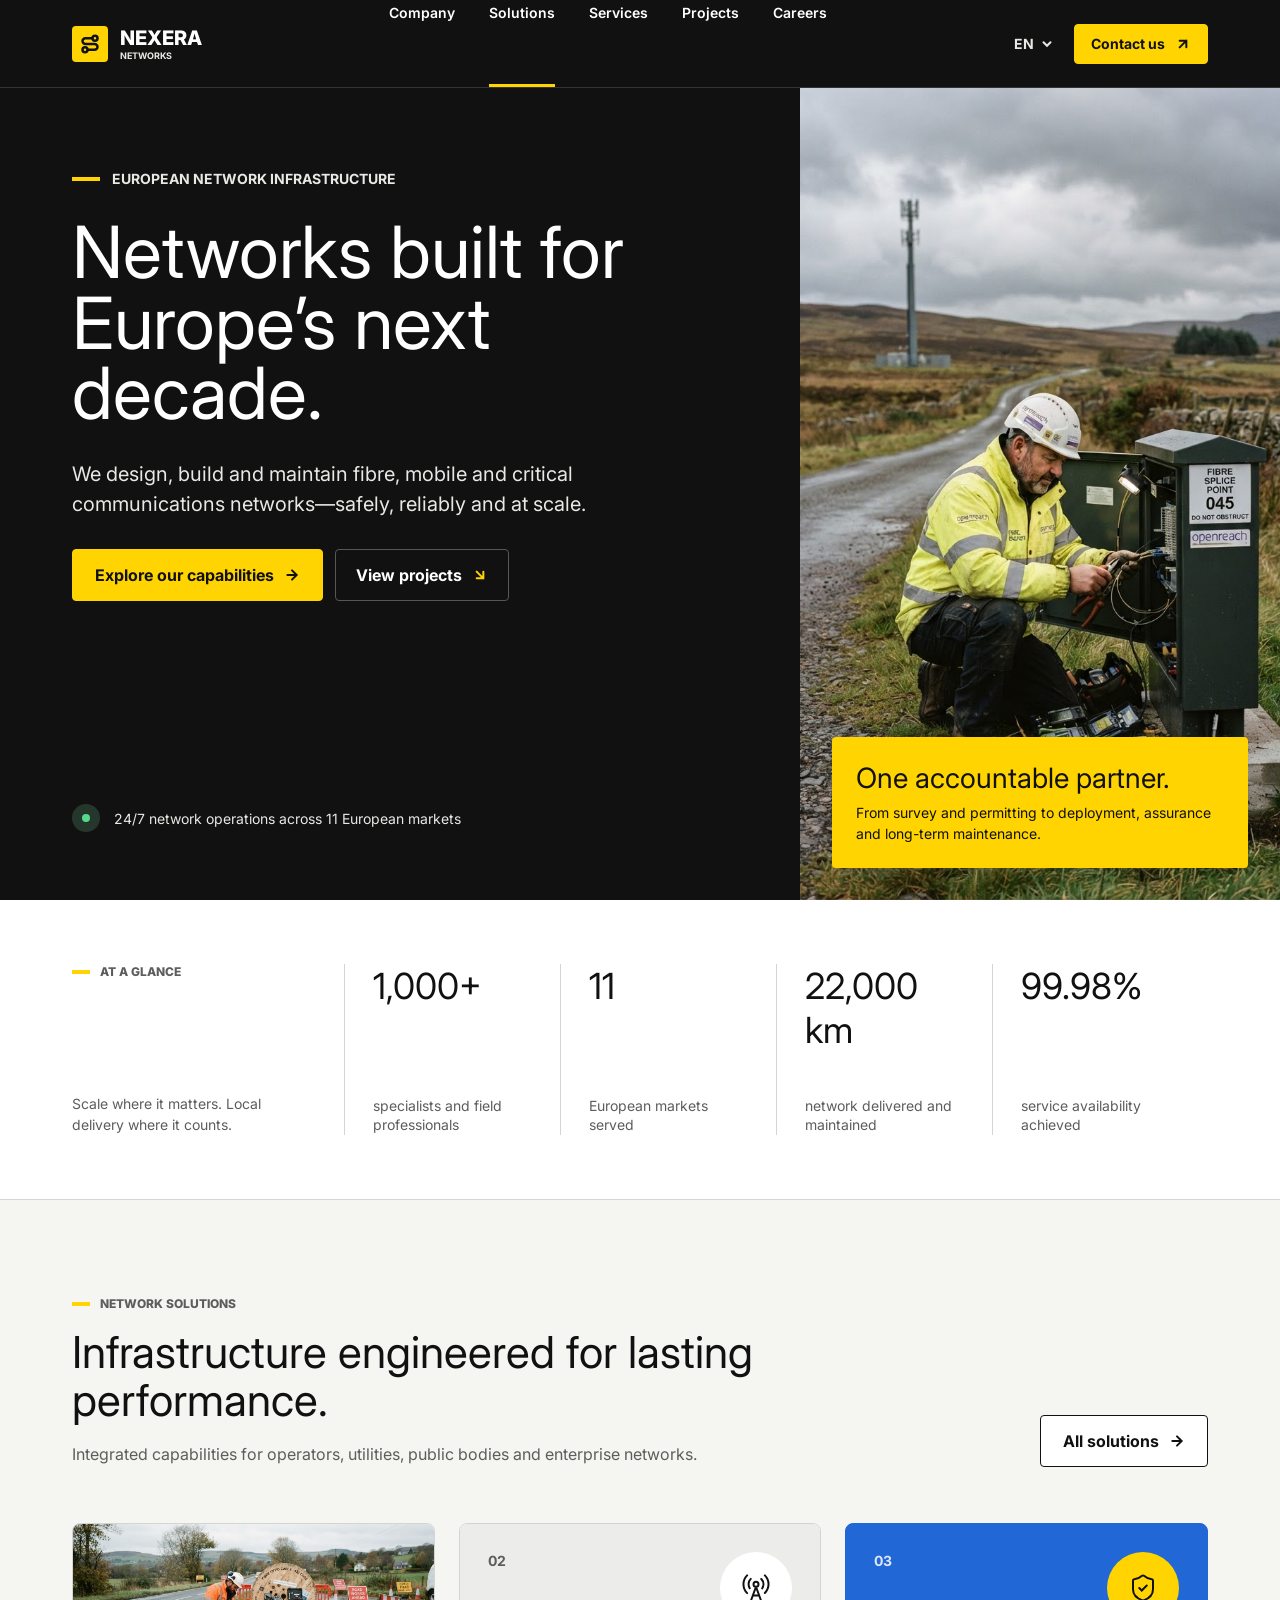
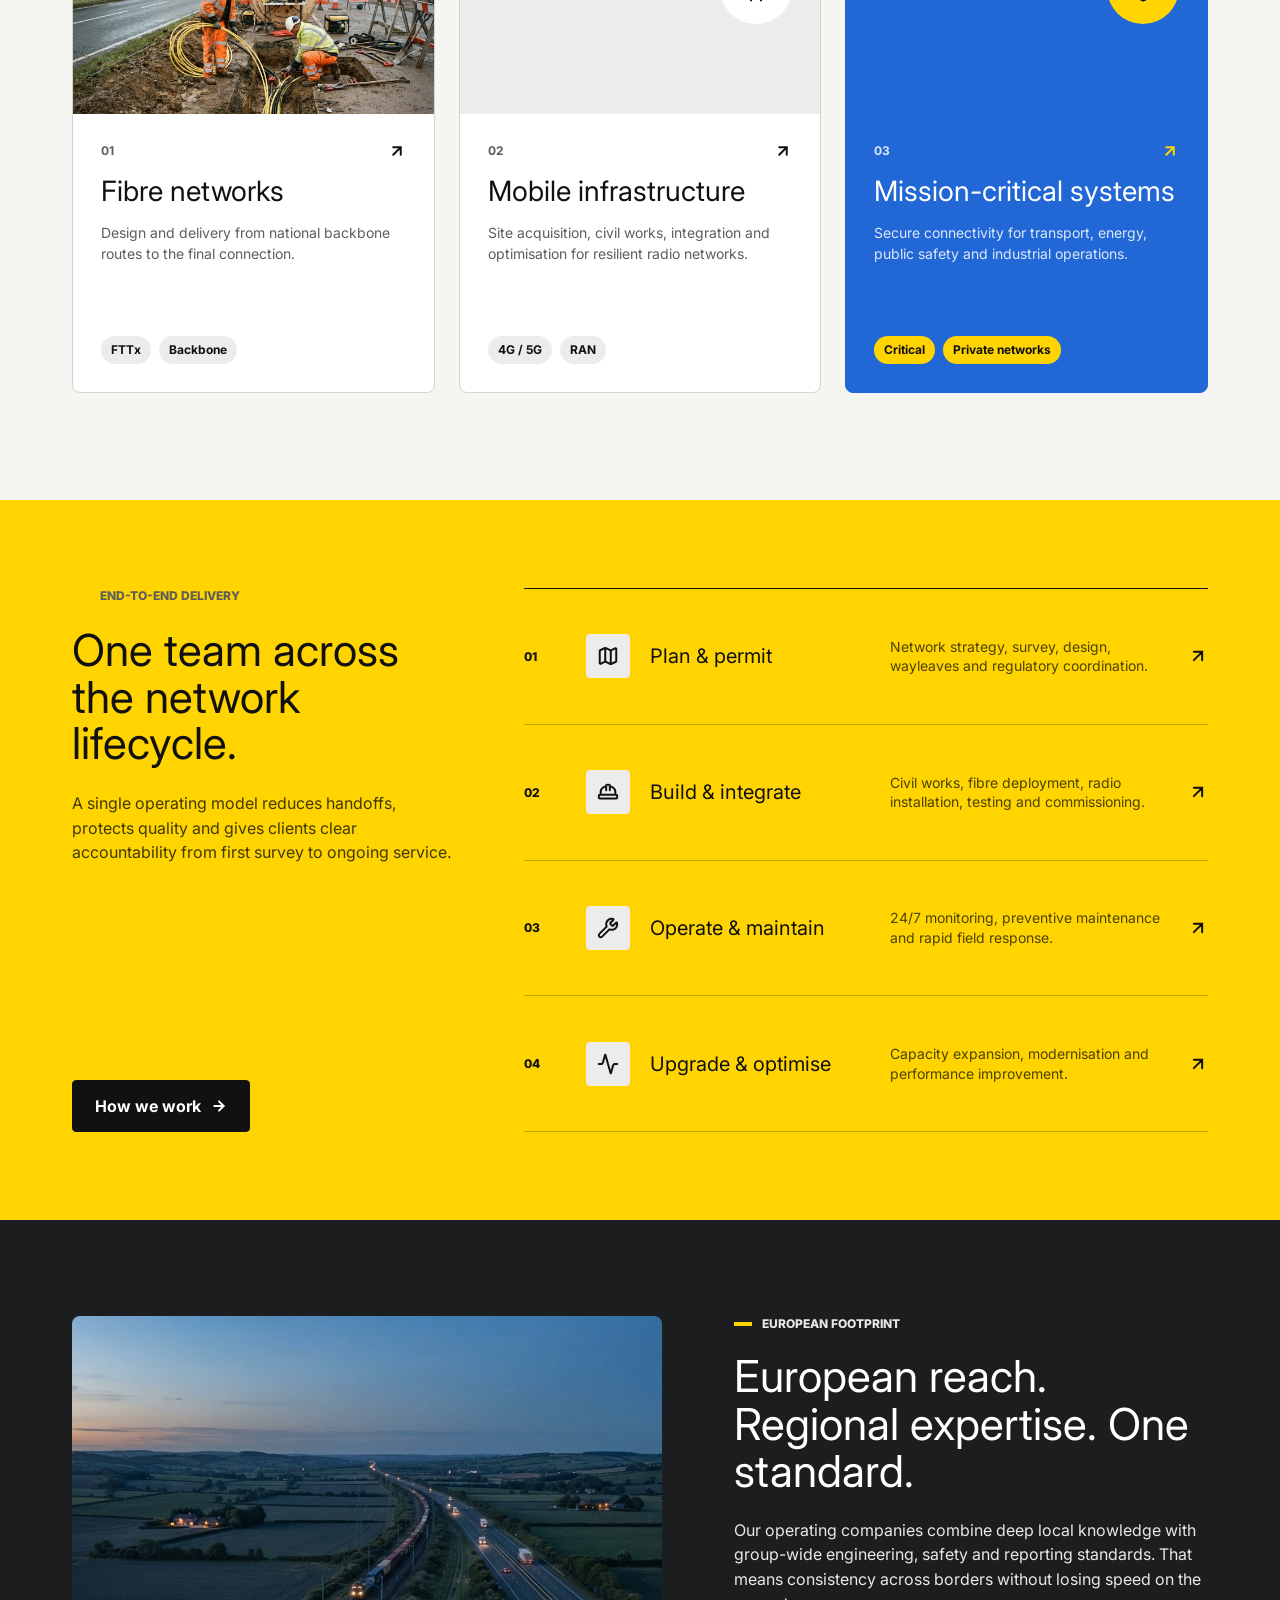
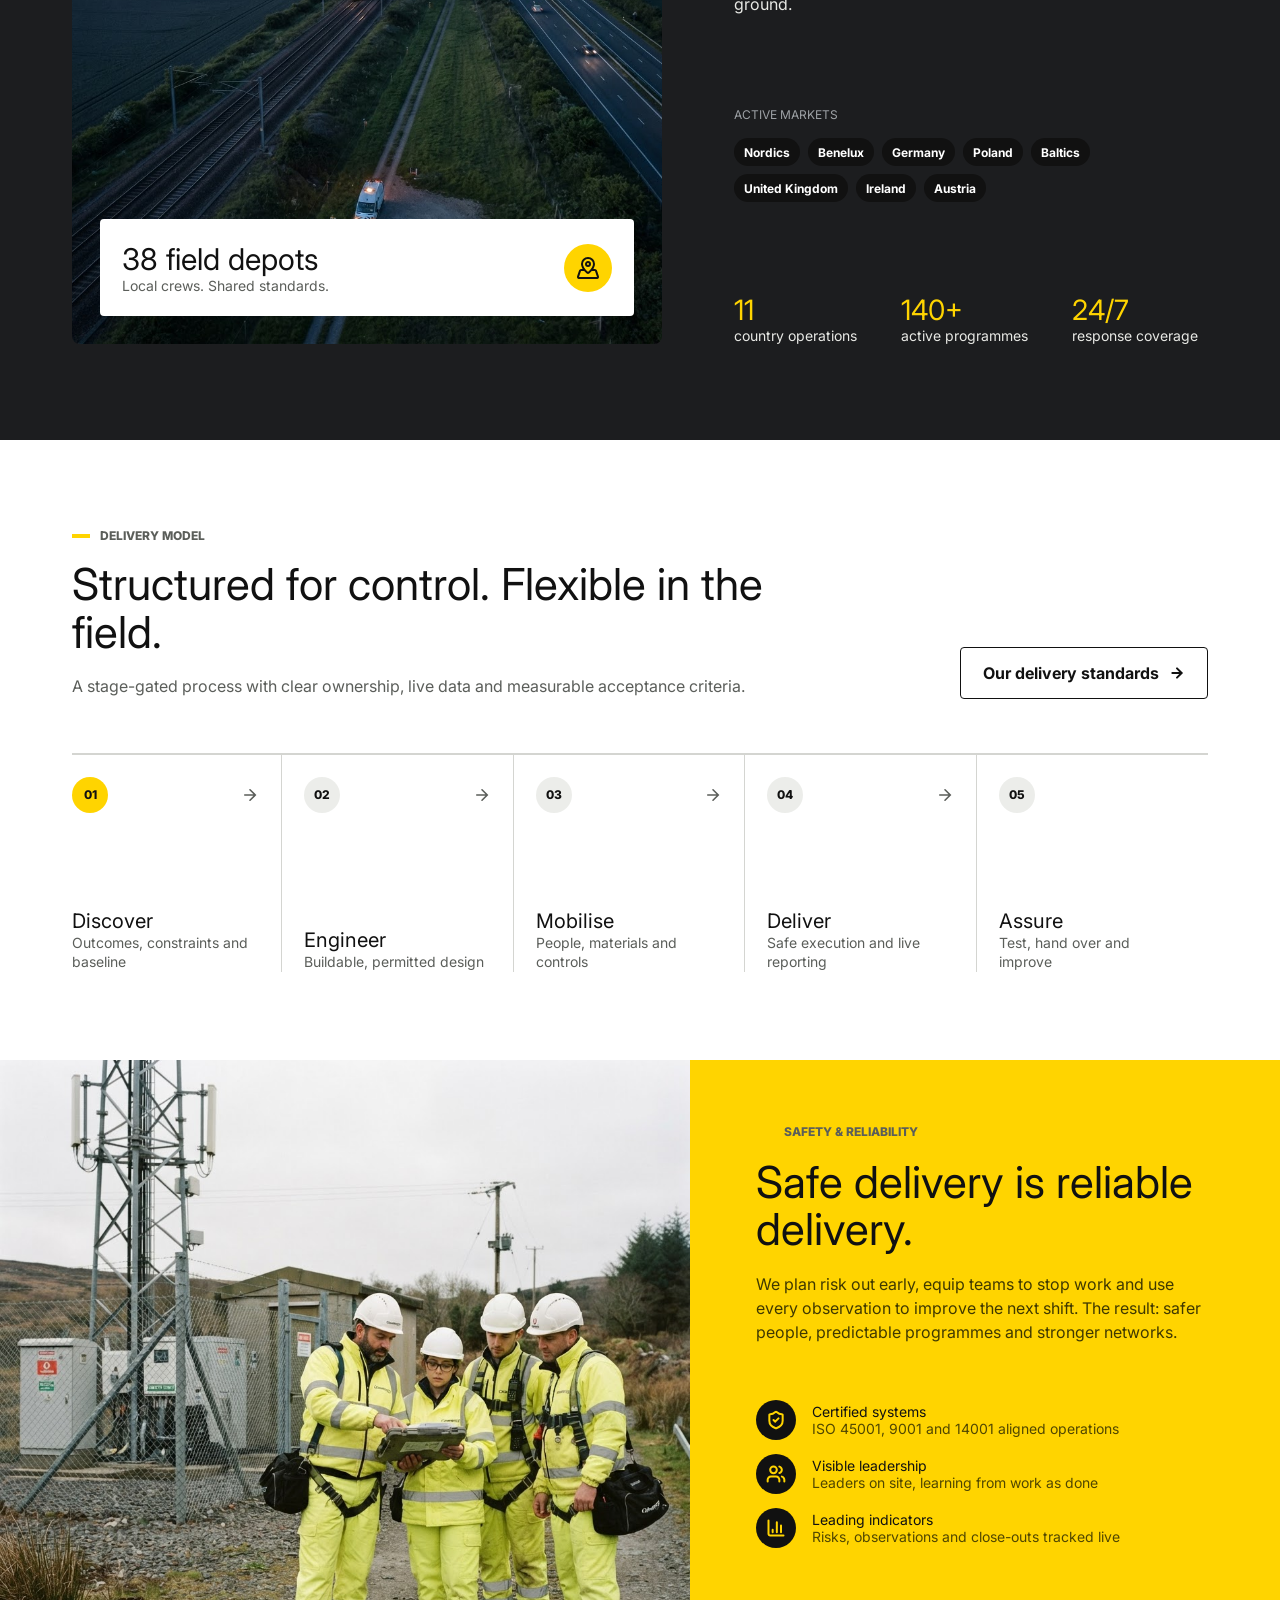
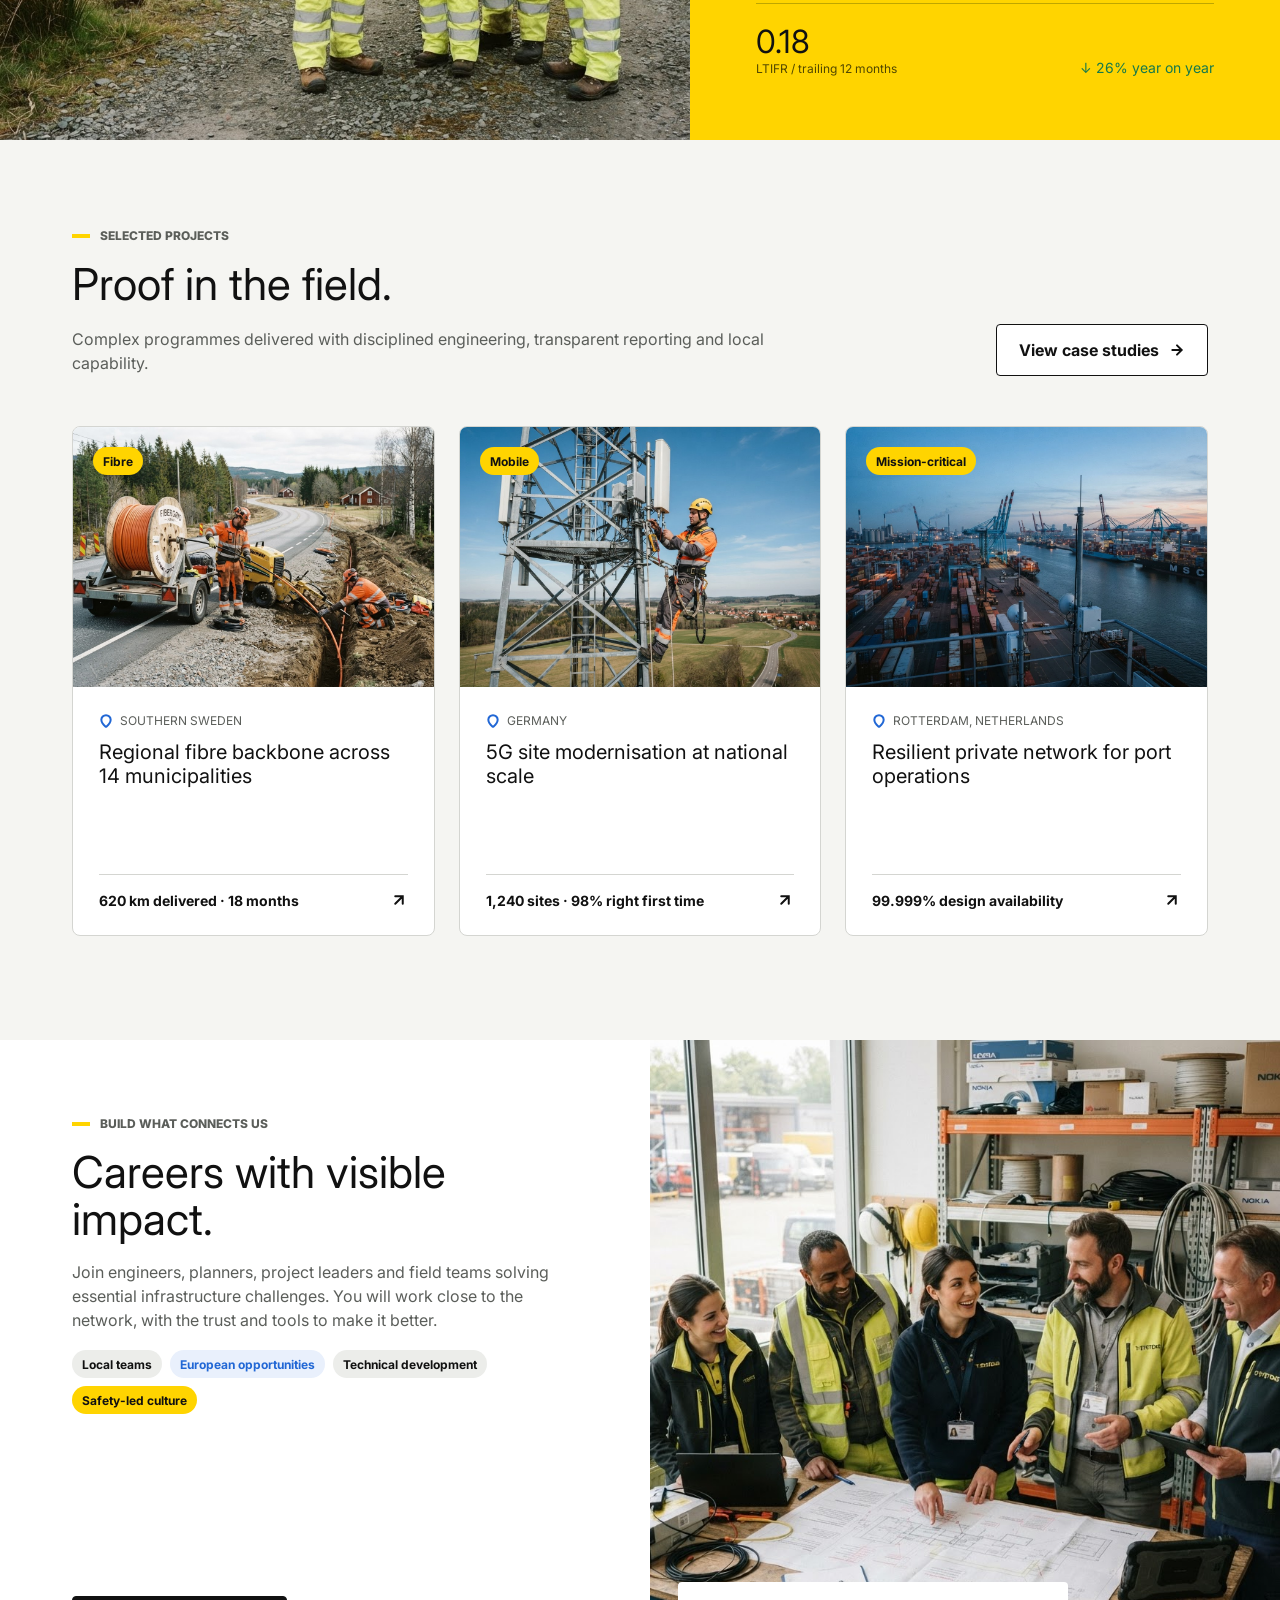
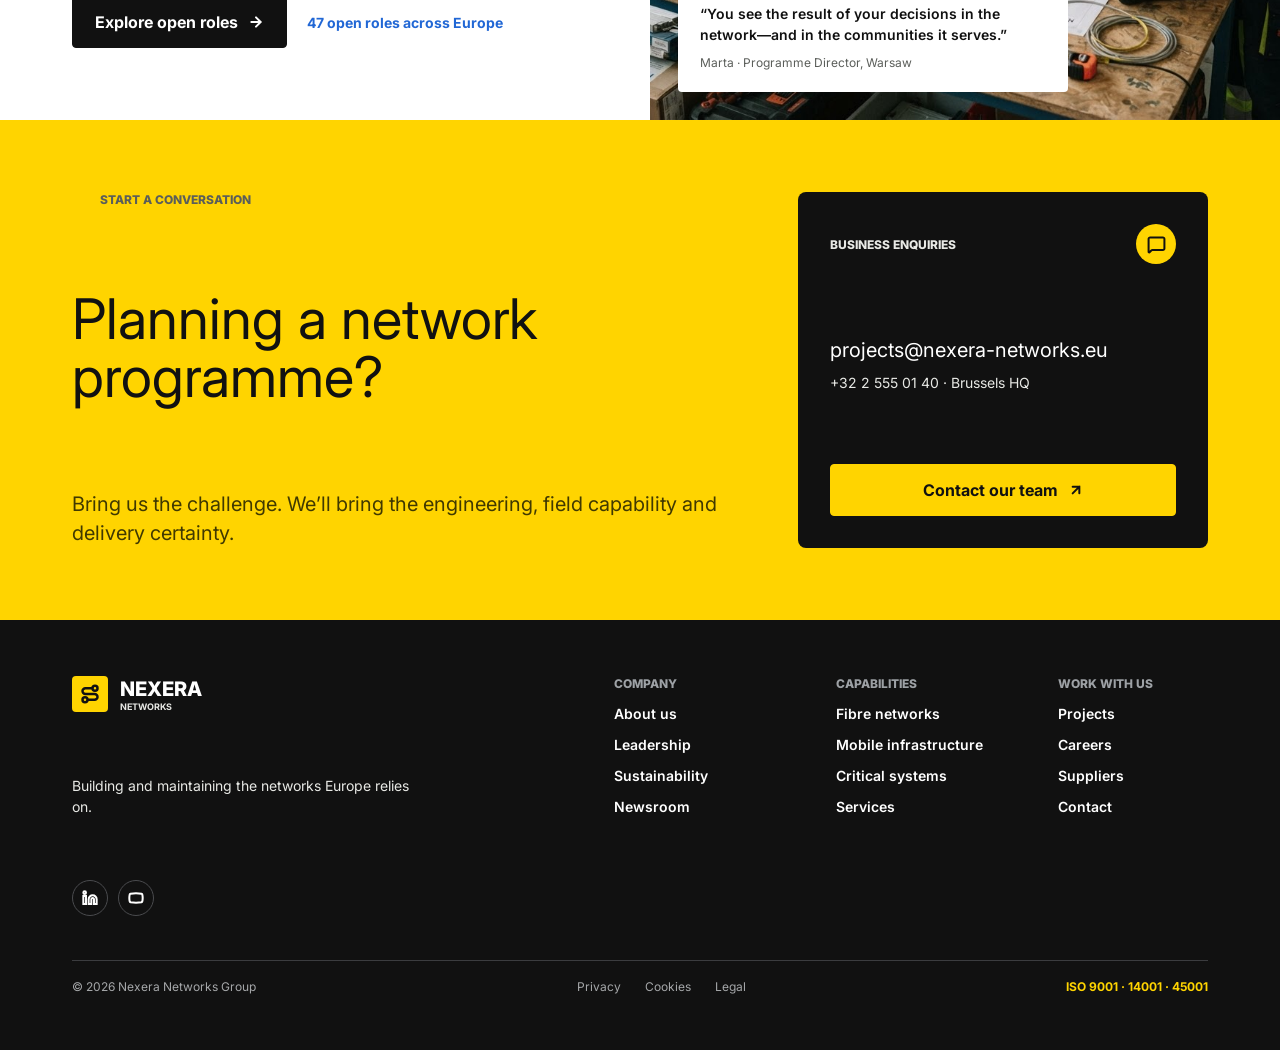
==== nexera.html @ 0ac2dbd4 "Nexera 1st ver." ====
<!doctype html>
<html lang="en">
<head>
  <meta charset="utf-8">
  <meta name="viewport" content="width=device-width, initial-scale=1">
  <title>Nexera Networks</title>
  <link rel="preconnect" href="https://fonts.googleapis.com">
  <link rel="preconnect" href="https://fonts.gstatic.com" crossorigin>
  <link href="https://fonts.googleapis.com/css2?family=Inter:wght@400;600;700;800&display=swap" rel="stylesheet">
  <link rel="stylesheet" href="style.css">
</head>
<body class="nx">
  <div class="nx-page" data-node-id="3:6722">

    <div class="nx-dark" data-node-id="3:6723">
      <header class="nx-header" data-node-id="3:6724">
        <a class="nx-brand" href="nexera.html">
          <span class="nx-mark"><img src="assets/nexera/route.svg" alt="" width="20" height="20"></span>
          <span class="nx-wordmark"><strong>NEXERA</strong><span>Networks</span></span>
        </a>
        <nav class="nx-nav" aria-label="Primary">
          <a class="nx-nav__item" href="#footprint">Company</a>
          <a class="nx-nav__item is-active" href="#solutions">Solutions</a>
          <a class="nx-nav__item" href="#services">Services</a>
          <a class="nx-nav__item" href="#projects">Projects</a>
          <a class="nx-nav__item" href="#careers">Careers</a>
        </nav>
        <div class="nx-header__actions">
          <span class="nx-lang">EN <img src="assets/nexera/chevron-down.svg" alt="" width="14" height="14"></span>
          <a class="nx-btn nx-btn--primary nx-btn--sm" href="#contact">Contact us <img src="assets/nexera/arrow-up-right.svg" alt="" width="16" height="16"></a>
        </div>
      </header>

      <section class="nx-hero" data-node-id="3:6754">
        <div class="nx-hero__content">
          <div class="nx-hero__message">
            <div class="nx-sector"><span class="nx-sector__marker"></span>European network infrastructure</div>
            <h1 class="nx-hero__title">Networks built for Europe’s next decade.</h1>
            <p class="nx-hero__lead">We design, build and maintain fibre, mobile and critical communications networks—safely, reliably and at scale.</p>
            <div class="nx-hero__actions">
              <a class="nx-btn nx-btn--primary" href="#solutions">Explore our capabilities <img src="assets/nexera/arrow-right.svg" alt="" width="16" height="16"></a>
              <a class="nx-btn nx-btn--ghost" href="#projects">View projects <img src="assets/nexera/arrow-down-right.svg" alt="" width="16" height="16"></a>
            </div>
          </div>
          <div class="nx-status">
            <span class="nx-status__dot"><span></span></span>
            24/7 network operations across 11 European markets
          </div>
        </div>
        <div class="nx-hero__media">
          <img class="nx-cover" src="assets/nexera/hero-media.png" alt="">
          <div class="nx-statement">
            <p class="nx-statement__title">One accountable partner.</p>
            <p class="nx-statement__text">From survey and permitting to deployment, assurance and long-term maintenance.</p>
          </div>
        </div>
      </section>
    </div>

    <section class="nx-proof" data-node-id="3:6777">
      <div class="nx-proof__intro">
        <div class="nx-eyebrow"><span></span>At a glance</div>
        <p>Scale where it matters. Local delivery where it counts.</p>
      </div>
      <div class="nx-proof__points">
        <div class="nx-proof__point"><p class="nx-proof__value">1,000+</p><p class="nx-proof__label">specialists and field professionals</p></div>
        <div class="nx-proof__point"><p class="nx-proof__value">11</p><p class="nx-proof__label">European markets served</p></div>
        <div class="nx-proof__point"><p class="nx-proof__value">22,000 km</p><p class="nx-proof__label">network delivered and maintained</p></div>
        <div class="nx-proof__point"><p class="nx-proof__value">99.98%</p><p class="nx-proof__label">service availability achieved</p></div>
      </div>
    </section>

    <section class="nx-section nx-solutions" id="solutions" data-node-id="3:6796">
      <div class="nx-intro">
        <div class="nx-heading">
          <div class="nx-eyebrow"><span></span>Network solutions</div>
          <h2 class="nx-h2">Infrastructure engineered for lasting performance.</h2>
          <p class="nx-lead">Integrated capabilities for operators, utilities, public bodies and enterprise networks.</p>
        </div>
        <a class="nx-btn nx-btn--light" href="#solutions">All solutions <img src="assets/nexera/arrow-right.svg" alt="" width="16" height="16"></a>
      </div>
      <div class="nx-grid nx-grid--3 nx-solutions__grid">
        <a class="nx-card" href="#solutions">
          <div class="nx-card__image"><img class="nx-cover" src="assets/nexera/solution-image.png" alt=""></div>
          <div class="nx-card__body">
            <div class="nx-card__copy">
              <div class="nx-card__meta"><span>01</span><img src="assets/nexera/arrow-up-right-1.svg" alt="" width="18" height="18"></div>
              <h3 class="nx-card__title">Fibre networks</h3>
              <p class="nx-card__text">Design and delivery from national backbone routes to the final connection.</p>
            </div>
            <div class="nx-tags"><span class="nx-tag nx-tag--gray">FTTx</span><span class="nx-tag nx-tag--gray">Backbone</span></div>
          </div>
        </a>
        <a class="nx-card" href="#solutions">
          <div class="nx-card__graphic">
            <span class="nx-card__num">02</span>
            <span class="nx-card__icon"><img src="assets/nexera/radio-tower.svg" alt="" width="30" height="30"></span>
          </div>
          <div class="nx-card__body">
            <div class="nx-card__copy">
              <div class="nx-card__meta"><span>02</span><img src="assets/nexera/arrow-up-right-1.svg" alt="" width="18" height="18"></div>
              <h3 class="nx-card__title">Mobile infrastructure</h3>
              <p class="nx-card__text">Site acquisition, civil works, integration and optimisation for resilient radio networks.</p>
            </div>
            <div class="nx-tags"><span class="nx-tag nx-tag--gray">4G / 5G</span><span class="nx-tag nx-tag--gray">RAN</span></div>
          </div>
        </a>
        <a class="nx-card nx-card--blue" href="#solutions">
          <div class="nx-card__graphic">
            <span class="nx-card__num">03</span>
            <span class="nx-card__icon"><img src="assets/nexera/shield-check.svg" alt="" width="30" height="30"></span>
          </div>
          <div class="nx-card__body">
            <div class="nx-card__copy">
              <div class="nx-card__meta"><span>03</span><img src="assets/nexera/arrow-up-right-2.svg" alt="" width="18" height="18"></div>
              <h3 class="nx-card__title">Mission-critical systems</h3>
              <p class="nx-card__text">Secure connectivity for transport, energy, public safety and industrial operations.</p>
            </div>
            <div class="nx-tags"><span class="nx-tag nx-tag--yellow">Critical</span><span class="nx-tag nx-tag--yellow">Private networks</span></div>
          </div>
        </a>
      </div>
    </section>

    <section class="nx-lifecycle" id="services" data-node-id="3:6856">
      <div class="nx-lifecycle__intro">
        <div class="nx-lifecycle__copy">
          <div class="nx-eyebrow"><span></span>End-to-end delivery</div>
          <h2 class="nx-h2 nx-h2--tight">One team across the network lifecycle.</h2>
          <p class="nx-lead nx-lead--warm">A single operating model reduces handoffs, protects quality and gives clients clear accountability from first survey to ongoing service.</p>
        </div>
        <a class="nx-btn nx-btn--dark" href="#services">How we work <img src="assets/nexera/arrow-right-1.svg" alt="" width="16" height="16"></a>
      </div>
      <div class="nx-services">
        <a class="nx-service" href="#services">
          <span class="nx-service__num">01</span>
          <span class="nx-tile"><img src="assets/nexera/map.svg" alt="" width="22" height="22"></span>
          <h3 class="nx-service__title">Plan &amp; permit</h3>
          <p class="nx-service__text">Network strategy, survey, design, wayleaves and regulatory coordination.</p>
          <img src="assets/nexera/arrow-up-right-3.svg" alt="" width="20" height="20">
        </a>
        <a class="nx-service" href="#services">
          <span class="nx-service__num">02</span>
          <span class="nx-tile"><img src="assets/nexera/hard-hat.svg" alt="" width="22" height="22"></span>
          <h3 class="nx-service__title">Build &amp; integrate</h3>
          <p class="nx-service__text">Civil works, fibre deployment, radio installation, testing and commissioning.</p>
          <img src="assets/nexera/arrow-up-right-3.svg" alt="" width="20" height="20">
        </a>
        <a class="nx-service" href="#services">
          <span class="nx-service__num">03</span>
          <span class="nx-tile"><img src="assets/nexera/wrench.svg" alt="" width="22" height="22"></span>
          <h3 class="nx-service__title">Operate &amp; maintain</h3>
          <p class="nx-service__text">24/7 monitoring, preventive maintenance and rapid field response.</p>
          <img src="assets/nexera/arrow-up-right-3.svg" alt="" width="20" height="20">
        </a>
        <a class="nx-service" href="#services">
          <span class="nx-service__num">04</span>
          <span class="nx-tile"><img src="assets/nexera/activity.svg" alt="" width="22" height="22"></span>
          <h3 class="nx-service__title">Upgrade &amp; optimise</h3>
          <p class="nx-service__text">Capacity expansion, modernisation and performance improvement.</p>
          <img src="assets/nexera/arrow-up-right-3.svg" alt="" width="20" height="20">
        </a>
      </div>
    </section>

    <section class="nx-footprint" id="footprint" data-node-id="3:6897">
      <div class="nx-footprint__visual">
        <img class="nx-cover" src="assets/nexera/footprint-visual.png" alt="">
        <div class="nx-coverage">
          <div>
            <p class="nx-coverage__title">38 field depots</p>
            <p class="nx-coverage__text">Local crews. Shared standards.</p>
          </div>
          <span class="nx-coverage__icon"><img src="assets/nexera/map-pinned.svg" alt="" width="24" height="24"></span>
        </div>
      </div>
      <div class="nx-footprint__content">
        <div class="nx-footprint__message">
          <div class="nx-eyebrow nx-eyebrow--light"><span></span>European footprint</div>
          <h2 class="nx-h2 nx-h2--light">European reach. Regional expertise. One standard.</h2>
          <p class="nx-footprint__lead">Our operating companies combine deep local knowledge with group-wide engineering, safety and reporting standards. That means consistency across borders without losing speed on the ground.</p>
        </div>
        <div class="nx-markets">
          <p class="nx-markets__label">Active markets</p>
          <div class="nx-tags">
            <span class="nx-tag nx-tag--dark">Nordics</span>
            <span class="nx-tag nx-tag--dark">Benelux</span>
            <span class="nx-tag nx-tag--dark">Germany</span>
            <span class="nx-tag nx-tag--dark">Poland</span>
            <span class="nx-tag nx-tag--dark">Baltics</span>
            <span class="nx-tag nx-tag--dark">United Kingdom</span>
            <span class="nx-tag nx-tag--dark">Ireland</span>
            <span class="nx-tag nx-tag--dark">Austria</span>
          </div>
        </div>
        <div class="nx-metrics">
          <div><p class="nx-metrics__value">11</p><p class="nx-metrics__label">country operations</p></div>
          <div><p class="nx-metrics__value">140+</p><p class="nx-metrics__label">active programmes</p></div>
          <div><p class="nx-metrics__value">24/7</p><p class="nx-metrics__label">response coverage</p></div>
        </div>
      </div>
    </section>

    <section class="nx-section nx-delivery" data-node-id="3:6941">
      <div class="nx-intro">
        <div class="nx-heading nx-heading--wide">
          <div class="nx-eyebrow"><span></span>Delivery model</div>
          <h2 class="nx-h2">Structured for control. Flexible in the field.</h2>
          <p class="nx-lead">A stage-gated process with clear ownership, live data and measurable acceptance criteria.</p>
        </div>
        <a class="nx-btn nx-btn--light" href="#delivery">Our delivery standards <img src="assets/nexera/arrow-right.svg" alt="" width="16" height="16"></a>
      </div>
      <div class="nx-process" id="delivery">
        <div class="nx-step">
          <div class="nx-step__marker"><span class="nx-step__badge nx-step__badge--active">01</span><img src="assets/nexera/arrow-right-2.svg" alt="" width="18" height="18"></div>
          <div><h3 class="nx-step__title">Discover</h3><p class="nx-step__text">Outcomes, constraints and baseline</p></div>
        </div>
        <div class="nx-step">
          <div class="nx-step__marker"><span class="nx-step__badge">02</span><img src="assets/nexera/arrow-right-2.svg" alt="" width="18" height="18"></div>
          <div><h3 class="nx-step__title">Engineer</h3><p class="nx-step__text">Buildable, permitted design</p></div>
        </div>
        <div class="nx-step">
          <div class="nx-step__marker"><span class="nx-step__badge">03</span><img src="assets/nexera/arrow-right-2.svg" alt="" width="18" height="18"></div>
          <div><h3 class="nx-step__title">Mobilise</h3><p class="nx-step__text">People, materials and controls</p></div>
        </div>
        <div class="nx-step">
          <div class="nx-step__marker"><span class="nx-step__badge">04</span><img src="assets/nexera/arrow-right-2.svg" alt="" width="18" height="18"></div>
          <div><h3 class="nx-step__title">Deliver</h3><p class="nx-step__text">Safe execution and live reporting</p></div>
        </div>
        <div class="nx-step nx-step--last">
          <div class="nx-step__marker"><span class="nx-step__badge">05</span></div>
          <div><h3 class="nx-step__title">Assure</h3><p class="nx-step__text">Test, hand over and improve</p></div>
        </div>
      </div>
    </section>

    <section class="nx-safety" data-node-id="3:6992">
      <div class="nx-safety__image"><img class="nx-cover" src="assets/nexera/safety-image.png" alt=""></div>
      <div class="nx-safety__content">
        <div class="nx-safety__message">
          <div class="nx-eyebrow"><span></span>Safety &amp; reliability</div>
          <h2 class="nx-h2 nx-h2--tight">Safe delivery is reliable delivery.</h2>
          <p class="nx-lead nx-lead--warm nx-lead--sm">We plan risk out early, equip teams to stop work and use every observation to improve the next shift. The result: safer people, predictable programmes and stronger networks.</p>
        </div>
        <div class="nx-commitments">
          <div class="nx-commitment">
            <span class="nx-commitment__icon"><img src="assets/nexera/shield-check-1.svg" alt="" width="20" height="20"></span>
            <div><p class="nx-commitment__title">Certified systems</p><p class="nx-commitment__text">ISO 45001, 9001 and 14001 aligned operations</p></div>
          </div>
          <div class="nx-commitment">
            <span class="nx-commitment__icon"><img src="assets/nexera/users.svg" alt="" width="20" height="20"></span>
            <div><p class="nx-commitment__title">Visible leadership</p><p class="nx-commitment__text">Leaders on site, learning from work as done</p></div>
          </div>
          <div class="nx-commitment">
            <span class="nx-commitment__icon"><img src="assets/nexera/bar-chart-3.svg" alt="" width="20" height="20"></span>
            <div><p class="nx-commitment__title">Leading indicators</p><p class="nx-commitment__text">Risks, observations and close-outs tracked live</p></div>
          </div>
        </div>
        <div class="nx-safety__metric">
          <div><p class="nx-safety__value">0.18</p><p class="nx-safety__label">LTIFR / trailing 12 months</p></div>
          <p class="nx-safety__trend">↓ 26% year on year</p>
        </div>
      </div>
    </section>

    <section class="nx-section nx-projects" id="projects" data-node-id="3:7025">
      <div class="nx-intro">
        <div class="nx-heading">
          <div class="nx-eyebrow"><span></span>Selected projects</div>
          <h2 class="nx-h2">Proof in the field.</h2>
          <p class="nx-lead">Complex programmes delivered with disciplined engineering, transparent reporting and local capability.</p>
        </div>
        <a class="nx-btn nx-btn--light" href="#projects">View case studies <img src="assets/nexera/arrow-right.svg" alt="" width="16" height="16"></a>
      </div>
      <div class="nx-grid nx-grid--3 nx-projects__grid">
        <a class="nx-card" href="#projects">
          <div class="nx-project__image"><img class="nx-cover" src="assets/nexera/project-image.png" alt=""><span class="nx-tag nx-tag--yellow">Fibre</span></div>
          <div class="nx-project__body">
            <div class="nx-project__copy">
              <p class="nx-project__location"><img src="assets/nexera/map-pin.svg" alt="" width="14" height="14">Southern Sweden</p>
              <h3 class="nx-project__title">Regional fibre backbone across 14 municipalities</h3>
            </div>
            <div class="nx-project__result"><span>620 km delivered · 18 months</span><img src="assets/nexera/arrow-up-right-1.svg" alt="" width="18" height="18"></div>
          </div>
        </a>
        <a class="nx-card" href="#projects">
          <div class="nx-project__image"><img class="nx-cover" src="assets/nexera/project-image-1.png" alt=""><span class="nx-tag nx-tag--yellow">Mobile</span></div>
          <div class="nx-project__body">
            <div class="nx-project__copy">
              <p class="nx-project__location"><img src="assets/nexera/map-pin.svg" alt="" width="14" height="14">Germany</p>
              <h3 class="nx-project__title">5G site modernisation at national scale</h3>
            </div>
            <div class="nx-project__result"><span>1,240 sites · 98% right first time</span><img src="assets/nexera/arrow-up-right-1.svg" alt="" width="18" height="18"></div>
          </div>
        </a>
        <a class="nx-card" href="#projects">
          <div class="nx-project__image"><img class="nx-cover" src="assets/nexera/project-image-2.png" alt=""><span class="nx-tag nx-tag--yellow">Mission-critical</span></div>
          <div class="nx-project__body">
            <div class="nx-project__copy">
              <p class="nx-project__location"><img src="assets/nexera/map-pin.svg" alt="" width="14" height="14">Rotterdam, Netherlands</p>
              <h3 class="nx-project__title">Resilient private network for port operations</h3>
            </div>
            <div class="nx-project__result"><span>99.999% design availability</span><img src="assets/nexera/arrow-up-right-1.svg" alt="" width="18" height="18"></div>
          </div>
        </a>
      </div>
    </section>

    <section class="nx-careers" id="careers" data-node-id="3:7076">
      <div class="nx-careers__content">
        <div class="nx-careers__message">
          <div class="nx-eyebrow"><span></span>Build what connects us</div>
          <h2 class="nx-h2 nx-h2--tight">Careers with visible impact.</h2>
          <p class="nx-lead nx-lead--sm">Join engineers, planners, project leaders and field teams solving essential infrastructure challenges. You will work close to the network, with the trust and tools to make it better.</p>
          <div class="nx-tags">
            <span class="nx-tag nx-tag--gray">Local teams</span>
            <span class="nx-tag nx-tag--tint">European opportunities</span>
            <span class="nx-tag nx-tag--gray">Technical development</span>
            <span class="nx-tag nx-tag--yellow">Safety-led culture</span>
          </div>
        </div>
        <div class="nx-careers__action">
          <a class="nx-btn nx-btn--dark" href="#careers">Explore open roles <img src="assets/nexera/arrow-right-1.svg" alt="" width="16" height="16"></a>
          <span class="nx-careers__roles">47 open roles across Europe</span>
        </div>
      </div>
      <div class="nx-careers__image">
        <img class="nx-cover" src="assets/nexera/career-image.png" alt="">
        <figure class="nx-quote">
          <blockquote>“You see the result of your decisions in the network—and in the communities it serves.”</blockquote>
          <figcaption>Marta · Programme Director, Warsaw</figcaption>
        </figure>
      </div>
    </section>

    <section class="nx-contact" id="contact" data-node-id="3:7102">
      <div class="nx-contact__message">
        <div class="nx-eyebrow"><span></span>Start a conversation</div>
        <h2 class="nx-contact__title">Planning a network programme?</h2>
        <p class="nx-contact__lead">Bring us the challenge. We’ll bring the engineering, field capability and delivery certainty.</p>
      </div>
      <div class="nx-panel">
        <div class="nx-panel__header">
          <span>Business enquiries</span>
          <span class="nx-panel__icon"><img src="assets/nexera/message-square.svg" alt="" width="19" height="19"></span>
        </div>
        <div class="nx-panel__details">
          <p class="nx-panel__mail">projects@nexera-networks.eu</p>
          <p class="nx-panel__phone">+32 2 555 01 40 · Brussels HQ</p>
        </div>
        <a class="nx-btn nx-btn--primary" href="mailto:projects@nexera-networks.eu">Contact our team <img src="assets/nexera/arrow-up-right.svg" alt="" width="16" height="16"></a>
      </div>
    </section>

    <footer class="nx-footer" data-node-id="3:7120">
      <div class="nx-footer__content">
        <div class="nx-footer__brand">
          <a class="nx-brand" href="nexera.html">
            <span class="nx-mark"><img src="assets/nexera/route.svg" alt="" width="20" height="20"></span>
            <span class="nx-wordmark"><strong>NEXERA</strong><span>Networks</span></span>
          </a>
          <p>Building and maintaining the networks Europe relies on.</p>
          <div class="nx-social">
            <a href="#" aria-label="LinkedIn"><img src="assets/nexera/linkedin.svg" alt="" width="16" height="16"></a>
            <a href="#" aria-label="YouTube"><img src="assets/nexera/youtube.svg" alt="" width="16" height="16"></a>
          </div>
        </div>
        <nav class="nx-footer__nav" aria-label="Footer">
          <div class="nx-footer__col">
            <p>Company</p>
            <a href="#footprint">About us</a>
            <a href="#footprint">Leadership</a>
            <a href="#footprint">Sustainability</a>
            <a href="#footprint">Newsroom</a>
          </div>
          <div class="nx-footer__col">
            <p>Capabilities</p>
            <a href="#solutions">Fibre networks</a>
            <a href="#solutions">Mobile infrastructure</a>
            <a href="#solutions">Critical systems</a>
            <a href="#services">Services</a>
          </div>
          <div class="nx-footer__col">
            <p>Work with us</p>
            <a href="#projects">Projects</a>
            <a href="#careers">Careers</a>
            <a href="#careers">Suppliers</a>
            <a href="#contact">Contact</a>
          </div>
        </nav>
      </div>
      <div class="nx-footer__legal">
        <span>© 2026 Nexera Networks Group</span>
        <div class="nx-footer__links"><a href="#">Privacy</a><a href="#">Cookies</a><a href="#">Legal</a></div>
        <strong>ISO 9001 · 14001 · 45001</strong>
      </div>
    </footer>

  </div>
</body>
</html>
---- style.css ----
/* Figma frame "Desktop - 1" (18:3), 1440 x 1024 */
:root {
  --bg: #f7eded;
  --card-bg: #d9d9d9;
  --keys: #141414; /* miscellaneous/keyboards/keys */
  --text: #000;
  --font: "Inter", system-ui, sans-serif;
}

* { box-sizing: border-box; }

body {
  margin: 0;
  background: var(--bg);
  font-family: var(--font);
}

.page {
  max-width: 1440px;
  min-height: 1024px;
  padding: 137px 0 0 124px;
}

.comp1 {
  width: 636px;
  max-width: 100%;
  height: 291px;
  padding: 8px;
  display: flex;
  flex-direction: column;
  align-items: center;
  justify-content: space-between;
  background: var(--card-bg);
}

.comp1__title {
  width: 276px;
  height: 52px;
  margin: 0;
  display: flex;
  align-items: center;
  justify-content: center;
  text-align: center;
  font-weight: 700;
  font-size: 22px;
  line-height: normal;
  color: var(--keys);
}

.comp1__polygon {
  display: block;
  flex-shrink: 0;
  width: 212px;
  height: 159px;
}

.row {
  display: flex;
  align-items: flex-start;
  margin-top: 15px; /* ellipse top 443 - card bottom 428 */
}

.lorem {
  width: 507px;
  margin: 133px 0 0 16px; /* text top 576, left 140 */
  font-weight: 400;
  font-size: 24px;
  line-height: normal;
  color: var(--text);
}

.ellipse {
  display: block;
  flex-shrink: 0;
  width: 559px;
  height: 393px;
  margin-left: 52px; /* ellipse left 699 */
}

@media (max-width: 1300px) {
  .page { padding: 32px 24px; min-height: 0; }
  .row { flex-direction: column; margin-top: 32px; gap: 32px; }
  .lorem { width: auto; max-width: 507px; margin: 0; }
  .ellipse { margin: 0; width: 100%; max-width: 559px; height: auto; aspect-ratio: 559 / 393; }
}

@media (max-width: 420px) {
  .comp1 { width: 100%; }
  .comp1__title { width: 100%; }
}

/* ==========================================================================
   Nexera Networks — homepage (3:6722) and design system (3:7162)
   ========================================================================== */
:root {
  --nx-ink: #111;
  --nx-yellow: #ffd400;
  --nx-blue: #2167d5;
  --nx-paper: #f5f5f2;
  --nx-gray: #d4d5d1;
  --nx-tile: #ecedea;
  --nx-soft: #e8e9e5;
  --nx-muted: #5b5e5a;
  --nx-tint: #e9f0fc;
  --nx-blue-text: #dce8fa;
  --nx-error: #b73b31;
  --nx-pad: max(72px, calc((100% - 1296px) / 2));
}

body.nx {
  background: var(--nx-paper);
  color: var(--nx-ink);
  font-family: var(--font);
  line-height: normal;
}
:where(.nx) a { color: inherit; text-decoration: none; }
.nx h1, .nx h2, .nx h3, .nx p, .nx figure, .nx blockquote { margin: 0; font-weight: 400; }
.nx img { display: block; flex-shrink: 0; }
.nx-page { width: 100%; background: var(--nx-paper); }
.nx-cover { position: absolute; inset: 0; width: 100%; height: 100%; object-fit: cover; }

/* shared pieces */
.nx-brand { display: flex; align-items: center; gap: 12px; }
.nx-mark { width: 36px; height: 36px; display: flex; align-items: center; justify-content: center; background: var(--nx-yellow); border-radius: 4px; }
.nx-wordmark { display: flex; flex-direction: column; }
.nx-wordmark strong { font-weight: 800; font-size: 20px; color: #fff; }
.nx-wordmark span { font-weight: 700; font-size: 9px; text-transform: uppercase; color: var(--nx-soft); }

.nx-btn { display: inline-flex; align-items: center; justify-content: center; gap: 10px; height: 52px; padding: 0 22px; border: 1px solid transparent; border-radius: 4px; font-weight: 700; font-size: 16px; white-space: nowrap; }
.nx-btn--sm { height: 40px; padding: 0 16px; font-size: 14px; }
.nx-btn--primary { background: var(--nx-yellow); border-color: var(--nx-yellow); color: var(--nx-ink); }
.nx-btn--dark { background: var(--nx-ink); border-color: var(--nx-ink); color: #fff; }
.nx-btn--light { background: #fff; border-color: var(--nx-ink); color: var(--nx-ink); }
.nx-btn--info { background: var(--nx-blue); border-color: var(--nx-blue); color: #fff; }
.nx-btn--ghost { padding: 0 20px; border-color: #55575a; color: #fff; }
.nx-btn--disabled { background: var(--nx-tile); border-color: var(--nx-gray); color: var(--nx-muted); opacity: .72; }

.nx-tags { display: flex; flex-wrap: wrap; gap: 8px; }
.nx-tag { display: inline-flex; align-items: center; height: 28px; padding: 0 10px; border-radius: 999px; font-weight: 700; font-size: 12px; white-space: nowrap; }
.nx-tag--yellow { background: var(--nx-yellow); color: var(--nx-ink); }
.nx-tag--gray { background: var(--nx-tile); color: var(--nx-ink); }
.nx-tag--tint { background: var(--nx-tint); color: var(--nx-blue); }
.nx-tag--dark, .nx-tag--ink { background: var(--nx-ink); color: #fff; }

.nx-eyebrow { display: flex; align-items: center; gap: 10px; font-weight: 800; font-size: 12px; text-transform: uppercase; color: var(--nx-muted); }
.nx-eyebrow span { width: 18px; height: 4px; background: var(--nx-yellow); }
.nx-eyebrow--light { color: var(--nx-soft); }

.nx-tile { width: 44px; height: 44px; display: flex; align-items: center; justify-content: center; background: var(--nx-tile); border-radius: 4px; }
.nx-tile--yellow { background: var(--nx-yellow); }

.nx-h2 { font-size: 44px; line-height: 1.08; color: var(--nx-ink); }
.nx-h2--tight { line-height: 1.06; }
.nx-h2--light { color: #fff; }
.nx-lead { font-size: 16px; line-height: 1.55; color: var(--nx-muted); }
.nx-lead--warm { color: #403900; }
.nx-lead--sm { line-height: 1.5; }

.nx-section { padding: 96px var(--nx-pad); display: flex; flex-direction: column; }
.nx-intro { display: flex; align-items: flex-end; justify-content: space-between; gap: 24px; }
.nx-heading { width: 720px; max-width: 100%; display: flex; flex-direction: column; gap: 18px; }
.nx-heading--wide { width: 760px; }
.nx-grid { display: grid; gap: 24px; }
.nx-grid--3 { grid-template-columns: repeat(3, 1fr); }

/* header + hero */
.nx-dark { background: var(--nx-ink); }
.nx-header { height: 88px; display: flex; align-items: center; justify-content: space-between; padding: 0 var(--nx-pad); border-bottom: 1px solid #323336; }
.nx-nav { display: flex; gap: 34px; height: 100%; }
.nx-nav__item { display: flex; flex-direction: column; justify-content: space-between; align-items: stretch; padding-top: 4px; font-weight: 600; font-size: 14px; color: #fff; }
.nx-nav__item::after { content: ""; height: 3px; background: var(--nx-ink); }
.nx-nav__item.is-active::after { background: var(--nx-yellow); }
.nx-header__actions { display: flex; align-items: center; gap: 20px; }
.nx-lang { display: flex; align-items: center; gap: 6px; font-weight: 700; font-size: 14px; color: var(--nx-soft); }

.nx-hero { display: grid; grid-template-columns: max(800px, 55.5%) 1fr; min-height: 812px; }
.nx-hero__content { display: flex; flex-direction: column; justify-content: space-between; padding: 82px 72px 68px var(--nx-pad); }
.nx-hero__message { display: flex; flex-direction: column; align-items: flex-start; gap: 30px; }
.nx-sector { display: flex; align-items: center; gap: 12px; font-weight: 700; font-size: 14px; text-transform: uppercase; color: var(--nx-soft); }
.nx-sector__marker { width: 28px; height: 4px; background: var(--nx-yellow); }
.nx-hero__title { font-size: 72px; line-height: .98; color: #fff; }
.nx-hero__lead { max-width: 600px; font-size: 20px; line-height: 1.5; color: var(--nx-soft); }
.nx-hero__actions { display: flex; gap: 12px; }
.nx-status { display: flex; align-items: center; gap: 14px; font-size: 14px; color: var(--nx-soft); }
.nx-status__dot { width: 28px; height: 28px; display: flex; align-items: center; justify-content: center; background: #25372d; border-radius: 999px; }
.nx-status__dot span { width: 8px; height: 8px; background: #55d98a; border-radius: 999px; }
.nx-hero__media { position: relative; display: flex; flex-direction: column; justify-content: flex-end; padding: 32px; }
.nx-statement { position: relative; display: flex; flex-direction: column; gap: 8px; padding: 24px; background: var(--nx-yellow); border-radius: 4px; }
.nx-statement__title { font-size: 28px; }
.nx-statement__text { font-size: 14px; line-height: 1.45; }

/* proof */
.nx-proof { display: flex; gap: 52px; min-height: 300px; padding: 64px var(--nx-pad); background: #fff; border-bottom: 1px solid var(--nx-gray); }
.nx-proof__intro { width: 220px; flex-shrink: 0; display: flex; flex-direction: column; justify-content: space-between; gap: 24px; }
.nx-proof__intro p { font-size: 14px; line-height: 1.45; color: var(--nx-muted); }
.nx-proof__points { flex: 1; min-width: 0; display: flex; }
.nx-proof__point { flex: 1; min-width: 0; display: flex; flex-direction: column; justify-content: space-between; gap: 16px; padding: 0 20px 0 28px; border-left: 1px solid var(--nx-gray); }
.nx-proof__value { font-weight: 700; font-size: 36px; }
.nx-proof__label { font-size: 14px; line-height: 1.4; color: var(--nx-muted); }

/* solutions + shared card */
.nx-solutions { gap: 56px; min-height: 900px; }
.nx-card { position: relative; display: flex; flex-direction: column; min-height: 470px; overflow: hidden; background: #fff; border: 1px solid var(--nx-gray); border-radius: 8px; }
.nx-card__image { position: relative; height: 190px; flex-shrink: 0; }
.nx-card__graphic { height: 190px; flex-shrink: 0; display: flex; align-items: flex-start; justify-content: space-between; padding: 28px; background: var(--nx-tile); }
.nx-card__num { font-weight: 700; font-size: 14px; color: var(--nx-muted); }
.nx-card__icon { width: 72px; height: 72px; display: flex; align-items: center; justify-content: center; background: #fff; border-radius: 999px; }
.nx-card__body { flex: 1; display: flex; flex-direction: column; justify-content: space-between; gap: 24px; padding: 28px; }
.nx-card__copy { display: flex; flex-direction: column; gap: 14px; }
.nx-card__meta { display: flex; align-items: center; justify-content: space-between; font-weight: 700; font-size: 12px; color: var(--nx-muted); }
.nx-card__title { font-size: 28px; }
.nx-card__text { font-size: 14px; line-height: 1.5; color: var(--nx-muted); }
.nx-card--blue { background: var(--nx-blue); border-color: var(--nx-blue); }
.nx-card--blue .nx-card__graphic { background: var(--nx-blue); }
.nx-card--blue .nx-card__num, .nx-card--blue .nx-card__meta, .nx-card--blue .nx-card__text { color: var(--nx-blue-text); }
.nx-card--blue .nx-card__icon { background: var(--nx-yellow); }
.nx-card--blue .nx-card__title { color: #fff; }

/* lifecycle */
.nx-lifecycle { display: flex; gap: 72px; min-height: 720px; padding: 88px var(--nx-pad); background: var(--nx-yellow); }
.nx-lifecycle__intro { width: 380px; flex-shrink: 0; display: flex; flex-direction: column; justify-content: space-between; align-items: flex-start; gap: 32px; }
.nx-lifecycle__copy { display: flex; flex-direction: column; gap: 24px; }
.nx-services { flex: 1; min-width: 0; display: flex; flex-direction: column; border-top: 1px solid var(--nx-ink); }
.nx-service { flex: 1; display: flex; align-items: center; gap: 20px; padding: 22px 0; border-bottom: 1px solid #bfa600; }
.nx-service__num { width: 42px; flex-shrink: 0; font-weight: 800; font-size: 12px; }
.nx-service__title { width: 220px; flex-shrink: 0; font-weight: 700; font-size: 20px; }
.nx-service__text { flex: 1; min-width: 0; font-size: 14px; line-height: 1.4; color: #4c4300; }

/* footprint */
.nx-footprint { display: flex; gap: 72px; min-height: 820px; padding: 96px var(--nx-pad); background: #1c1d1f; }
.nx-footprint__visual { position: relative; width: 590px; flex-shrink: 0; display: flex; flex-direction: column; justify-content: flex-end; padding: 28px; border-radius: 8px; overflow: hidden; }
.nx-coverage { position: relative; display: flex; align-items: center; justify-content: space-between; gap: 16px; padding: 22px; background: #fff; border-radius: 4px; }
.nx-coverage__title { font-size: 30px; }
.nx-coverage__text { margin-top: 4px; font-size: 14px; color: var(--nx-muted); }
.nx-coverage__icon { width: 48px; height: 48px; display: flex; align-items: center; justify-content: center; background: var(--nx-yellow); border-radius: 999px; }
.nx-footprint__content { flex: 1; min-width: 0; display: flex; flex-direction: column; justify-content: space-between; gap: 40px; }
.nx-footprint__message { display: flex; flex-direction: column; gap: 22px; }
.nx-footprint__lead { max-width: 560px; font-size: 16px; line-height: 1.55; color: var(--nx-soft); }
.nx-markets { display: flex; flex-direction: column; gap: 16px; }
.nx-markets__label { font-weight: 800; font-size: 12px; text-transform: uppercase; color: #9da1a5; }
.nx-metrics { display: flex; gap: 44px; }
.nx-metrics__value { font-weight: 700; font-size: 28px; color: var(--nx-yellow); }
.nx-metrics__label { margin-top: 6px; font-size: 14px; color: var(--nx-soft); }

/* delivery */
.nx-delivery { gap: 54px; min-height: 620px; padding-block: 88px; background: #fff; }
.nx-process { flex: 1; display: flex; min-height: 200px; }
.nx-step { flex: 1; min-width: 0; display: flex; flex-direction: column; justify-content: space-between; gap: 24px; padding: 22px 22px 0 0; border-top: 2px solid var(--nx-gray); border-right: 1px solid var(--nx-gray); }
.nx-step + .nx-step { padding-left: 22px; }
.nx-step--last { border-right: 0; }
.nx-step__marker { display: flex; align-items: center; justify-content: space-between; }
.nx-step__badge { width: 36px; height: 36px; display: flex; align-items: center; justify-content: center; background: var(--nx-tile); border-radius: 999px; font-weight: 800; font-size: 12px; }
.nx-step__badge--active { background: var(--nx-yellow); }
.nx-step__title { font-weight: 700; font-size: 20px; }
.nx-step__text { margin-top: 8px; font-size: 14px; line-height: 1.4; color: var(--nx-muted); }

/* safety */
.nx-safety { display: flex; min-height: 680px; background: var(--nx-paper); }
.nx-safety__image { position: relative; width: 690px; flex-shrink: 0; }
.nx-safety__content { flex: 1; min-width: 0; display: flex; flex-direction: column; justify-content: space-between; gap: 32px; padding: 64px 66px; background: var(--nx-yellow); }
.nx-safety__message { display: flex; flex-direction: column; gap: 20px; }
.nx-commitments { display: flex; flex-direction: column; gap: 14px; }
.nx-commitment { display: flex; align-items: center; gap: 16px; font-size: 14px; }
.nx-commitment__icon { width: 40px; height: 40px; display: flex; align-items: center; justify-content: center; background: var(--nx-ink); border-radius: 999px; }
.nx-commitment__title { font-weight: 800; }
.nx-commitment__text { margin-top: 3px; color: #514700; }
.nx-safety__metric { display: flex; align-items: flex-end; justify-content: space-between; padding-top: 18px; border-top: 1px solid #bfa600; }
.nx-safety__value { font-size: 32px; }
.nx-safety__label { margin-top: 4px; font-weight: 700; font-size: 12px; color: #514700; }
.nx-safety__trend { font-weight: 700; font-size: 14px; color: #16794a; }

/* projects */
.nx-projects { gap: 50px; min-height: 900px; padding-block: 88px; }
.nx-project__image { position: relative; height: 260px; flex-shrink: 0; display: flex; align-items: flex-start; padding: 20px; }
.nx-project__image .nx-tag { position: relative; }
.nx-project__body { flex: 1; display: flex; flex-direction: column; justify-content: space-between; gap: 24px; padding: 26px; }
.nx-project__copy { display: flex; flex-direction: column; gap: 12px; }
.nx-project__location { display: flex; align-items: center; gap: 7px; font-weight: 700; font-size: 12px; text-transform: uppercase; color: var(--nx-muted); }
.nx-project__title { font-weight: 700; font-size: 20px; line-height: 1.2; }
.nx-project__result { display: flex; align-items: center; justify-content: space-between; gap: 12px; padding-top: 16px; border-top: 1px solid var(--nx-gray); font-weight: 700; font-size: 14px; }
.nx-projects__grid .nx-card { min-height: 510px; }

/* careers */
.nx-careers { display: flex; min-height: 680px; background: #fff; }
.nx-careers__content { width: 650px; flex-shrink: 0; display: flex; flex-direction: column; justify-content: space-between; gap: 32px; padding: 76px 64px 72px var(--nx-pad); }
.nx-careers__message { display: flex; flex-direction: column; gap: 18px; }
.nx-careers__action { display: flex; align-items: center; gap: 20px; }
.nx-careers__roles { font-weight: 700; font-size: 14px; color: var(--nx-blue); }
.nx-careers__image { position: relative; flex: 1; min-width: 0; display: flex; flex-direction: column; justify-content: flex-end; align-items: flex-start; padding: 28px; }
.nx-quote { position: relative; width: 390px; max-width: 100%; display: flex; flex-direction: column; gap: 10px; padding: 22px; background: #fff; border-radius: 4px; }
.nx-quote blockquote { font-weight: 600; font-size: 14px; line-height: 1.45; }
.nx-quote figcaption { font-size: 12px; color: var(--nx-muted); }

/* contact */
.nx-contact { display: flex; gap: 72px; min-height: 500px; padding: 72px var(--nx-pad); background: var(--nx-yellow); }
.nx-contact__message { flex: 1; min-width: 0; display: flex; flex-direction: column; justify-content: space-between; gap: 24px; }
.nx-contact__title { font-size: 56px; line-height: 1.02; }
.nx-contact__lead { max-width: 690px; font-size: 20px; line-height: 1.45; color: #403900; }
.nx-panel { width: 410px; flex-shrink: 0; display: flex; flex-direction: column; justify-content: space-between; align-items: stretch; gap: 24px; padding: 32px; background: var(--nx-ink); border-radius: 8px; }
.nx-panel__header { display: flex; align-items: center; justify-content: space-between; font-weight: 800; font-size: 12px; text-transform: uppercase; color: var(--nx-soft); }
.nx-panel__icon { width: 40px; height: 40px; display: flex; align-items: center; justify-content: center; background: var(--nx-yellow); border-radius: 999px; }
.nx-panel__details { display: flex; flex-direction: column; gap: 12px; }
.nx-panel__mail { font-weight: 700; font-size: 20px; color: #fff; overflow-wrap: anywhere; }
.nx-panel__phone { font-size: 14px; color: var(--nx-soft); }

/* footer */
.nx-footer { display: flex; flex-direction: column; gap: 44px; min-height: 430px; padding: 56px var(--nx-pad); background: var(--nx-ink); }
.nx-footer__content { flex: 1; display: flex; justify-content: space-between; gap: 48px; }
.nx-footer__brand { width: 340px; display: flex; flex-direction: column; justify-content: space-between; gap: 24px; }
.nx-footer__brand > p { font-size: 14px; line-height: 1.5; color: var(--nx-soft); }
.nx-social { display: flex; gap: 10px; }
.nx-social a { width: 36px; height: 36px; display: flex; align-items: center; justify-content: center; border: 1px solid #4a4b4e; border-radius: 999px; }
.nx-footer__nav { display: flex; gap: 72px; }
.nx-footer__col { width: 150px; display: flex; flex-direction: column; align-items: flex-start; gap: 14px; font-weight: 600; font-size: 14px; color: #fff; }
.nx-footer__col p { font-weight: 800; font-size: 12px; text-transform: uppercase; color: #9da1a5; }
.nx-footer__legal { display: flex; align-items: flex-start; justify-content: space-between; gap: 24px; padding-top: 18px; border-top: 1px solid #3b3c3f; font-size: 12px; color: #a5a7a9; }
.nx-footer__links { display: flex; gap: 24px; }
.nx-footer__legal strong { font-weight: 700; color: var(--nx-yellow); }

/* design system sheet */
.ds-header { min-height: 220px; display: flex; align-items: flex-end; justify-content: space-between; gap: 24px; padding: 48px 72px; background: var(--nx-ink); }
.ds-identity { display: flex; flex-direction: column; gap: 28px; }
.ds-title { display: flex; flex-direction: column; gap: 6px; }
.ds-title h1 { font-size: 40px; color: #fff; }
.ds-title p { font-size: 14px; color: var(--nx-soft); }
.ds-content { display: flex; flex-direction: column; gap: 72px; padding: 64px 72px; }
.ds-section { display: flex; flex-direction: column; gap: 24px; }
.ds-section--lg { gap: 28px; }
.ds-section__title { display: flex; align-items: baseline; gap: 24px; }
.ds-section__title span { width: 32px; font-weight: 800; font-size: 12px; color: var(--nx-blue); }
.ds-section__title h2 { font-weight: 700; font-size: 28px; white-space: nowrap; }
.ds-section__title p { flex: 1; font-size: 14px; text-align: right; color: var(--nx-muted); }
.ds-divider { width: 100%; height: 1px; margin: 0; border: 0; background: var(--nx-gray); }
.ds-note { font-size: 12px; color: var(--nx-muted); }

.ds-swatches { display: flex; gap: 16px; }
.ds-swatch { flex: 1; min-width: 0; height: 150px; display: flex; flex-direction: column; justify-content: space-between; padding: 18px; background: var(--sw); border: 1px solid var(--sw-border); border-radius: 8px; color: var(--sw-ink, var(--nx-ink)); }
.ds-swatch strong { font-weight: 800; font-size: 14px; }
.ds-swatch span { font-weight: 600; font-size: 12px; color: var(--sw-code, var(--nx-muted)); }

.ds-type { display: flex; gap: 64px; }
.ds-type__display { width: 700px; flex-shrink: 0; display: flex; flex-direction: column; gap: 16px; }
.ds-type__headline { font-size: 56px; line-height: 1.02; }
.ds-type__sub { font-size: 20px; line-height: 1.45; color: var(--nx-muted); }
.ds-scale { flex: 1; min-width: 0; display: flex; flex-direction: column; gap: 14px; }
.ds-scale__row { display: flex; align-items: baseline; gap: 16px; }
.ds-scale__row span { width: 48px; font-weight: 800; font-size: 12px; color: var(--nx-blue); }
.ds-scale__row p { flex: 1; min-width: 0; }
.ds-scale__row em { width: 64px; font-style: normal; font-size: 12px; text-align: right; color: var(--nx-muted); }

.ds-spacing { display: flex; gap: 64px; }
.ds-bars { flex: 1; min-width: 0; display: flex; flex-direction: column; gap: 15px; }
.ds-bar { display: flex; align-items: center; gap: 16px; }
.ds-bar span { width: 36px; font-weight: 700; font-size: 12px; color: var(--nx-muted); }
.ds-bar i { height: 12px; background: var(--nx-ink); }
.ds-bar i.is-yellow { background: var(--nx-yellow); }
.ds-radii { width: 500px; flex-shrink: 0; display: flex; gap: 18px; }
.ds-radius { flex: 1; min-width: 0; display: flex; flex-direction: column; gap: 10px; }
.ds-radius div { height: 72px; background: #fff; border: 1px solid var(--nx-gray); }
.ds-radius p { font-weight: 700; font-size: 12px; white-space: nowrap; }

.ds-buttons { display: flex; align-items: flex-end; gap: 48px; }
.ds-group { display: flex; flex-direction: column; gap: 10px; }
.ds-group p { font-weight: 700; font-size: 12px; color: var(--nx-muted); }

.ds-form { display: flex; gap: 48px; }
.ds-fields { flex: 1; min-width: 0; display: flex; gap: 16px; }
.ds-field { flex: 1; min-width: 0; display: flex; flex-direction: column; gap: 7px; }
.ds-field label { font-weight: 700; font-size: 12px; }
.ds-input { width: 100%; height: 48px; display: flex; align-items: center; justify-content: space-between; padding: 0 14px; background: #fff; border: 1px solid var(--nx-gray); border-radius: 4px; font: 400 14px var(--font); color: var(--nx-ink); }
.ds-input--focus { border: 2px solid var(--nx-blue); }
.ds-input--error { border: 2px solid var(--nx-error); color: var(--nx-error); }
.ds-input--error input { flex: 1; min-width: 0; padding: 0; border: 0; outline: 0; background: transparent; font: inherit; color: inherit; }
.ds-field--error > p { font-size: 12px; color: var(--nx-error); }
.ds-controls { width: 230px; flex-shrink: 0; display: flex; flex-direction: column; gap: 16px; padding-top: 22px; }
.ds-choice { position: relative; display: flex; align-items: center; gap: 10px; font-size: 14px; cursor: pointer; }
.ds-choice input { position: absolute; opacity: 0; width: 0; height: 0; }
.ds-check { width: 20px; height: 20px; display: flex; align-items: center; justify-content: center; background: var(--nx-blue); border: 1px solid var(--nx-blue); border-radius: 4px; }

.ds-navbar { height: 82px; display: flex; align-items: center; justify-content: space-between; gap: 24px; padding: 0 28px; background: var(--nx-ink); border-radius: 8px; }
.ds-navlinks { display: flex; gap: 30px; height: 100%; }
.ds-navlinks a { display: flex; flex-direction: column; justify-content: space-between; padding-top: 4px; font-size: 14px; color: #fff; }
.ds-navlinks a::after { content: ""; height: 3px; background: var(--nx-ink); }
.ds-navlinks a.is-active::after { background: var(--nx-yellow); }

.ds-cards { display: flex; gap: 20px; }
.ds-card { flex: 1; min-width: 0; height: 250px; display: flex; flex-direction: column; justify-content: space-between; padding: 24px; background: #fff; border: 1px solid var(--nx-gray); border-radius: 8px; }
.ds-card--shadow { box-shadow: 0 8px 24px rgba(17, 17, 17, .07); }
.ds-card--blue { background: var(--nx-blue); border-color: var(--nx-blue); color: #fff; }
.ds-card--yellow { background: var(--nx-yellow); border: 0; }
.ds-card__header { display: flex; align-items: center; justify-content: space-between; }
.ds-card__copy { display: flex; flex-direction: column; gap: 8px; }
.ds-card__copy h3 { font-weight: 700; font-size: 20px; }
.ds-card__copy p { font-size: 14px; line-height: 1.45; color: var(--nx-muted); }
.ds-card--blue .ds-card__copy p { color: var(--nx-blue-text); }
.ds-metric__label { font-weight: 800; font-size: 12px; text-transform: uppercase; }
.ds-metric__value { font-weight: 700; font-size: 48px; }
.ds-metric__text { font-size: 14px; line-height: 1.4; color: #403900; }
.ds-info__header { display: flex; align-items: flex-start; justify-content: space-between; gap: 12px; }
.ds-info__header > span:last-child { font-size: 12px; color: var(--nx-muted); }
.ds-card--info h3 { font-weight: 700; font-size: 20px; line-height: 1.25; }
.ds-info__link { font-weight: 700; font-size: 14px; color: var(--nx-blue); }
.ds-usage { display: flex; align-items: center; gap: 18px; padding: 24px; background: var(--nx-tint); border-radius: 8px; }
.ds-usage p { flex: 1; min-width: 0; font-size: 14px; line-height: 1.45; }

/* Nexera: stack columns on narrower viewports (no mobile frame in Figma) */
@media (max-width: 1100px) {
  .nx-header { height: auto; flex-wrap: wrap; gap: 16px; padding-block: 16px; }
  .nx-nav { height: 40px; flex-wrap: wrap; }
  .nx-footprint, .nx-safety, .nx-careers, .nx-contact, .nx-lifecycle, .nx-proof, .nx-footer__content, .nx-process, .nx-intro,
  .ds-type, .ds-spacing, .ds-form, .ds-fields, .ds-cards, .ds-swatches, .ds-buttons { flex-direction: column; }
  .nx-hero { display: flex; flex-direction: column; }
  .nx-hero__media { min-height: 420px; }
  .nx-hero__title { font-size: 48px; }
  .nx-hero__actions { flex-wrap: wrap; }
  .nx-proof__points { flex-wrap: wrap; row-gap: 24px; }
  .nx-proof__point { flex: 1 1 45%; }
  .nx-grid--3 { grid-template-columns: 1fr; }
  .nx-lifecycle__intro, .nx-footprint__visual, .nx-safety__image, .nx-careers__content, .nx-panel, .nx-footer__brand, .ds-type__display, .ds-radii, .ds-controls { width: 100%; }
  .nx-footprint__visual, .nx-safety__image, .nx-careers__image { min-height: 360px; }
  .nx-service { flex-wrap: wrap; }
  .nx-step, .nx-step--last { border-right: 0; padding-left: 0 !important; padding-bottom: 22px; }
  .nx-footer__nav { flex-wrap: wrap; gap: 32px; }
  .nx-footer__legal { flex-wrap: wrap; }
  .nx-contact__title { font-size: 40px; }
  .nx-h2 { font-size: 34px; }
  .nx-section, .nx-lifecycle, .nx-footprint, .nx-delivery, .nx-projects { padding-block: 56px; }
  .ds-header, .ds-content { padding-inline: 24px; }
  .ds-type__headline { font-size: 40px; }
  .ds-card { height: auto; min-height: 250px; }
}
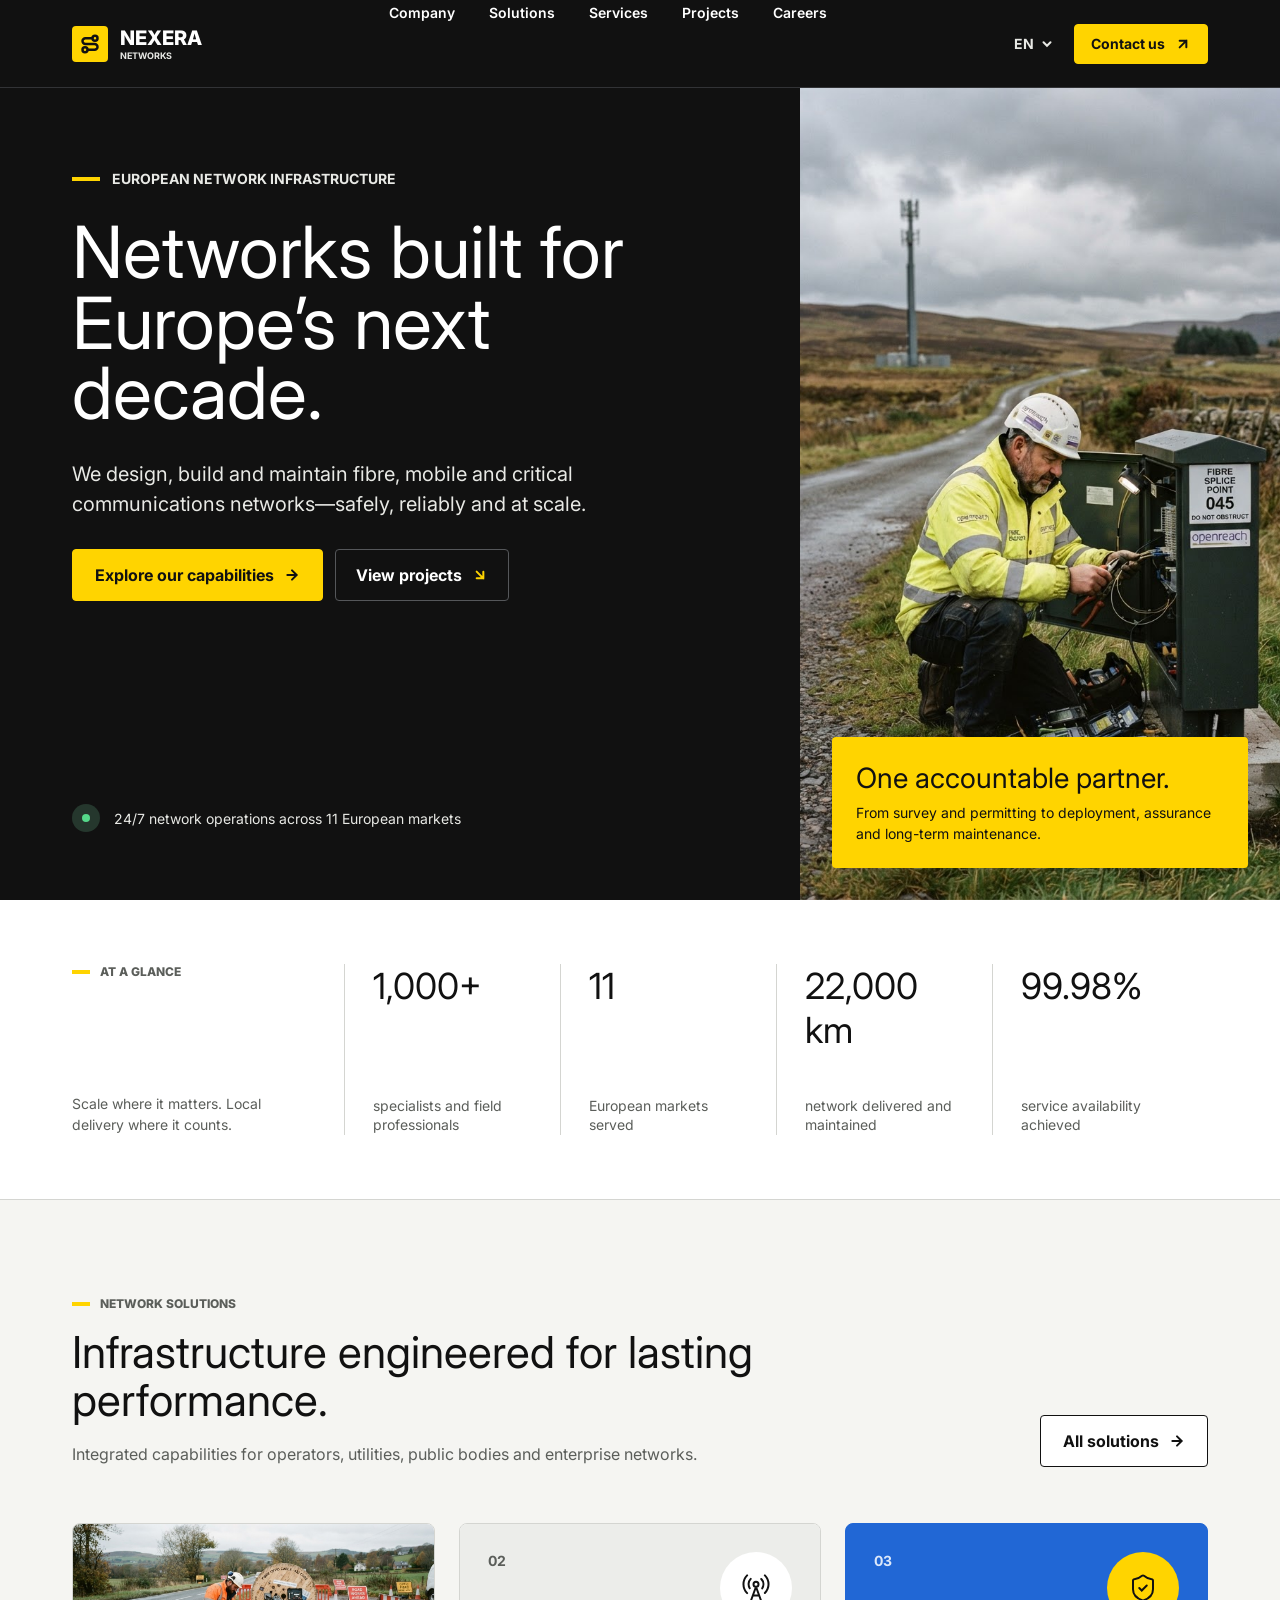
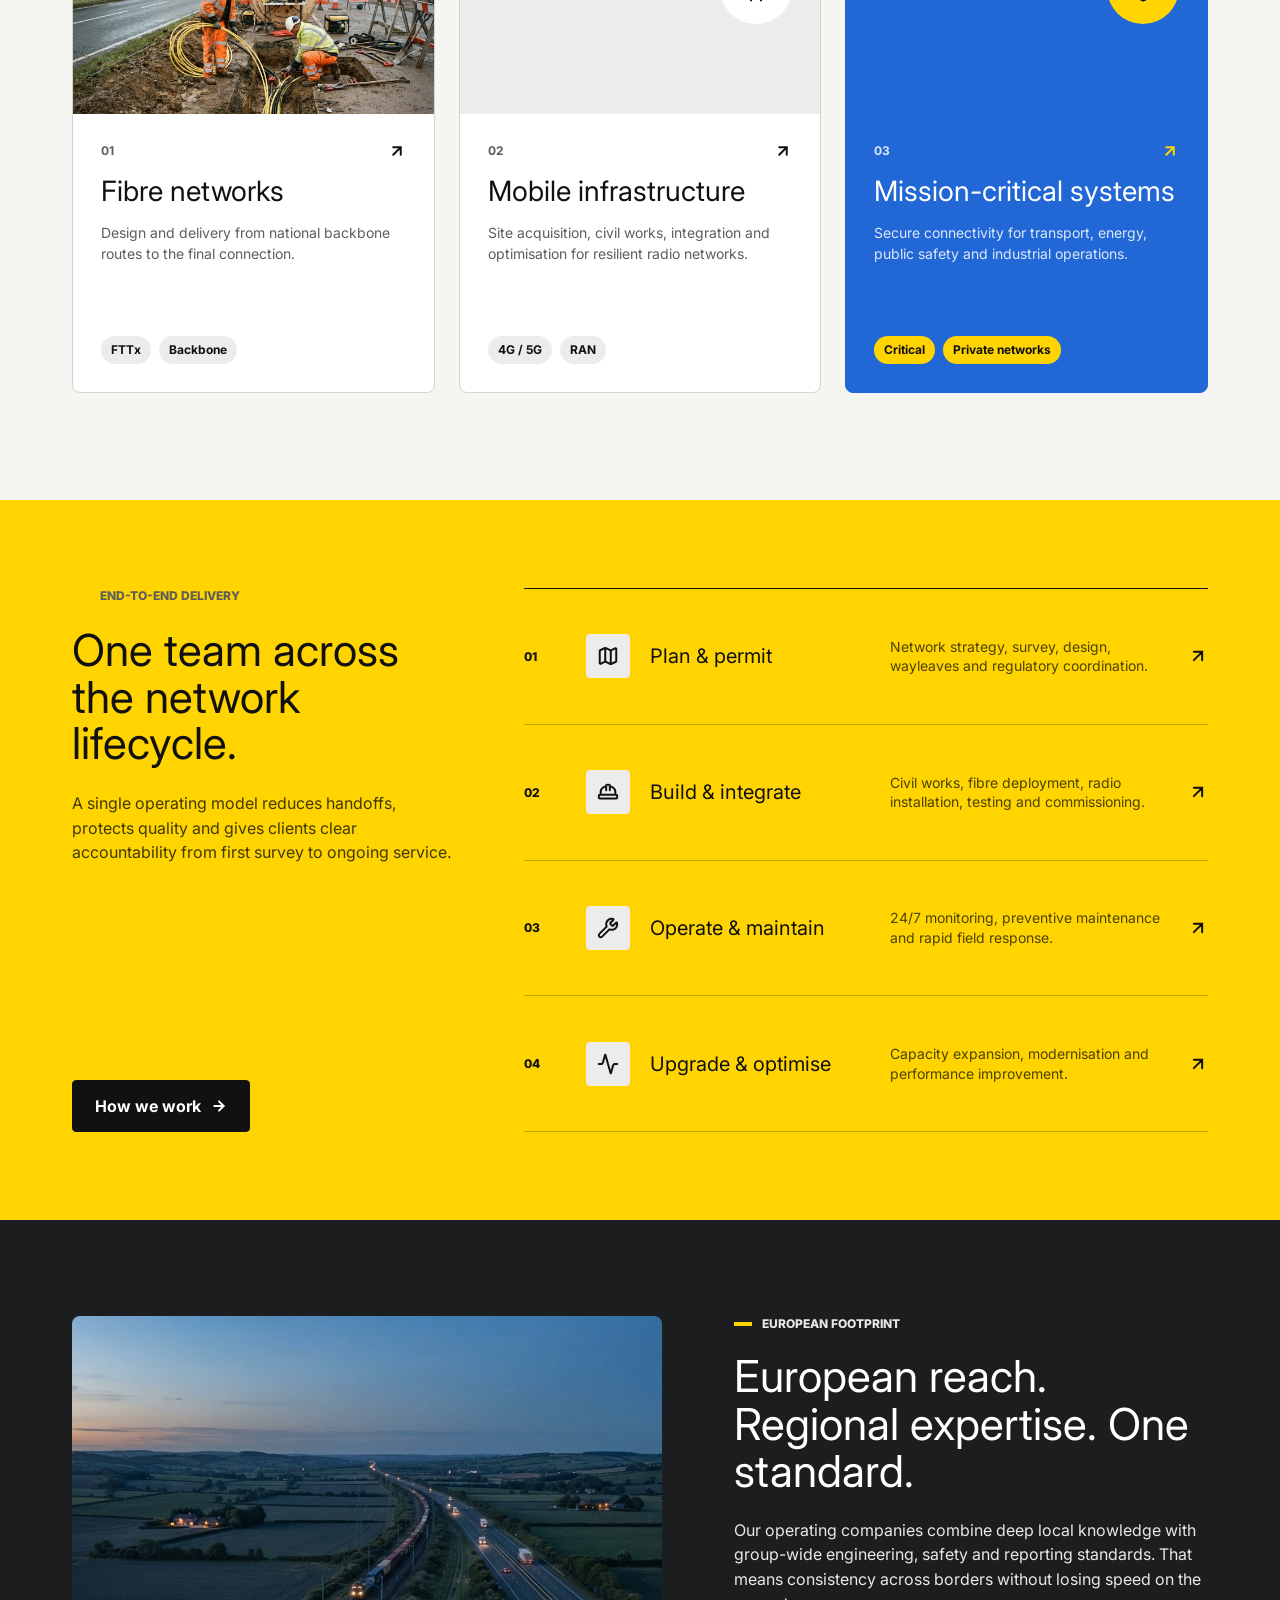
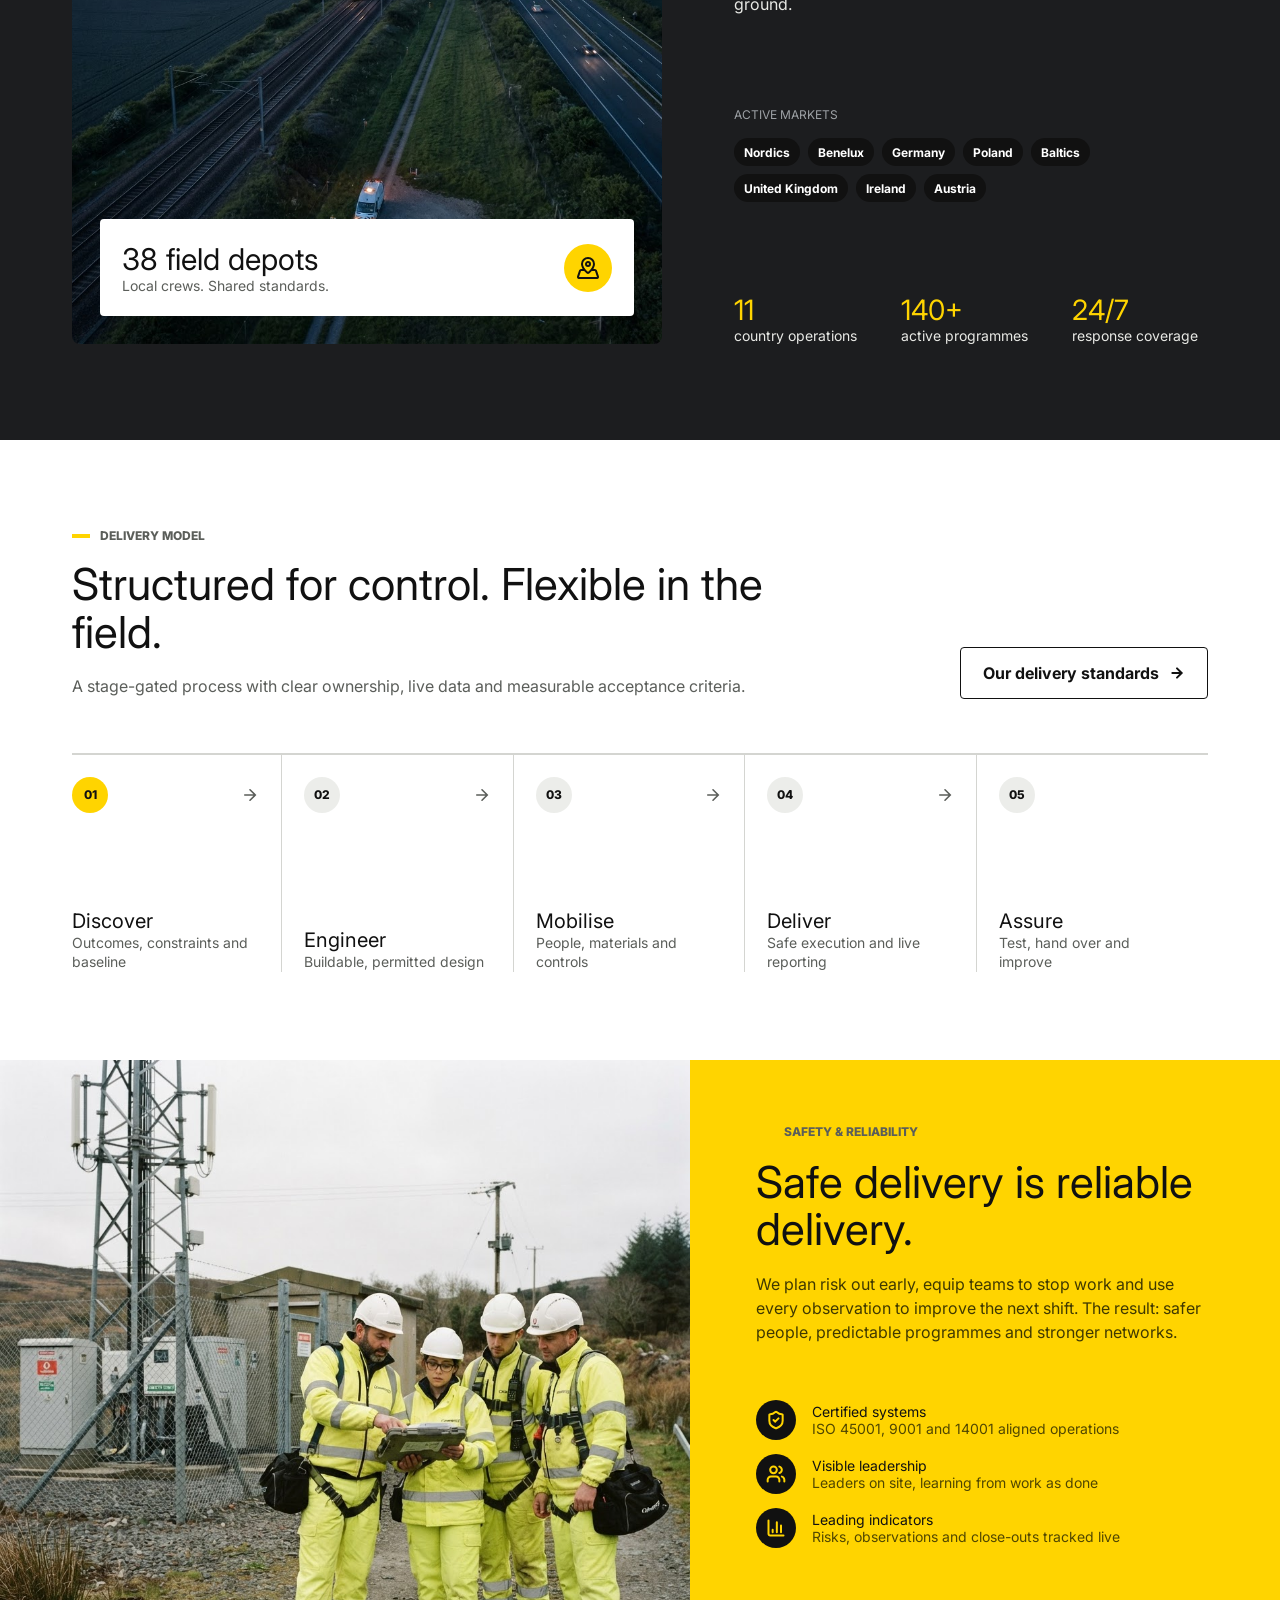
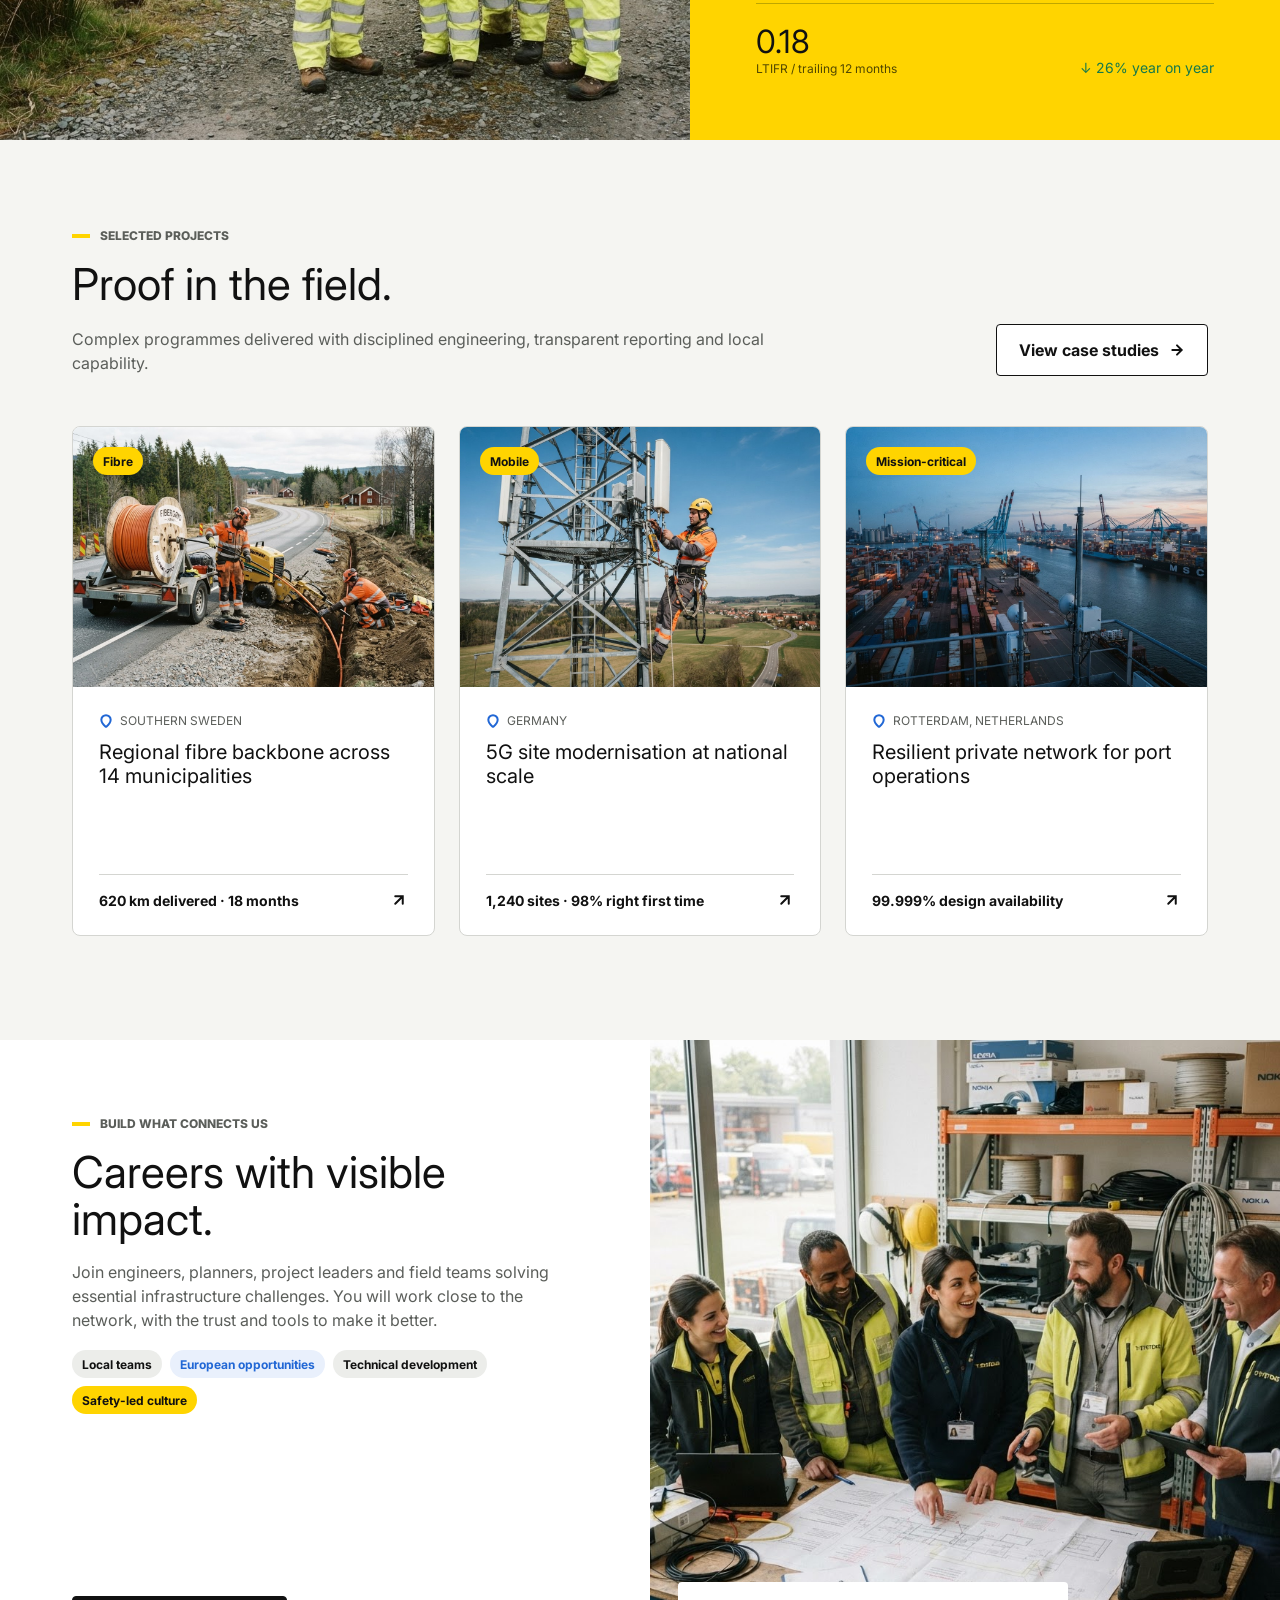
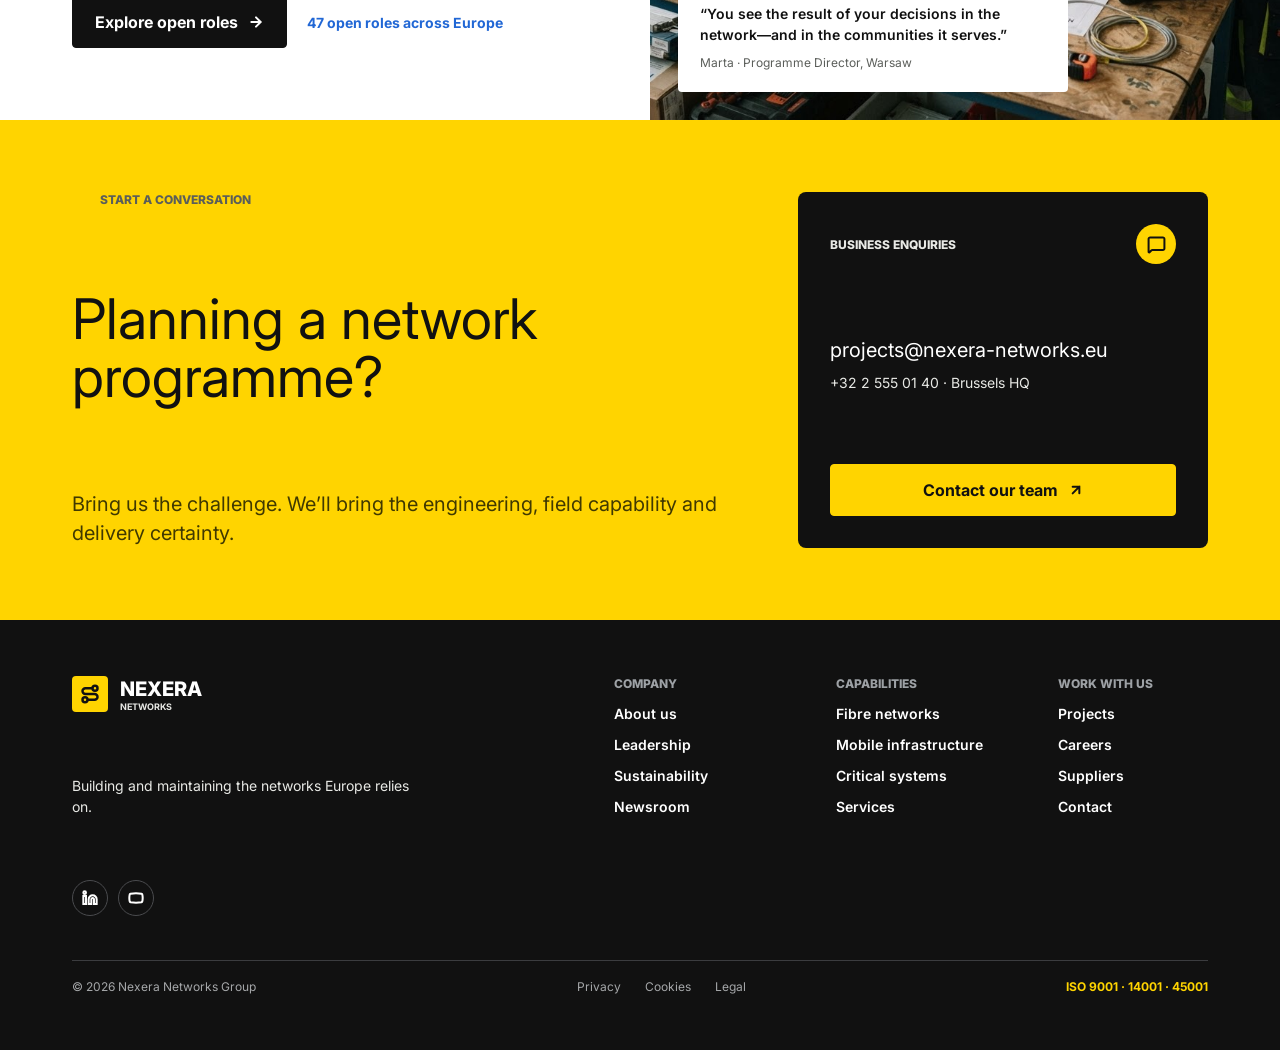
==== commit 01676cc4: "Add Nexera homepage and design system pages Interaction states, mobile hamburger menu, sticky header" ====
--- a/nexera.html
+++ b/nexera.html
@@ -12,15 +12,14 @@
 <body class="nx">
   <div class="nx-page" data-node-id="3:6722">
 
-    <div class="nx-dark" data-node-id="3:6723">
-      <header class="nx-header" data-node-id="3:6724">
+    <header class="nx-header" data-node-id="3:6724">
         <a class="nx-brand" href="nexera.html">
           <span class="nx-mark"><img src="assets/nexera/route.svg" alt="" width="20" height="20"></span>
           <span class="nx-wordmark"><strong>NEXERA</strong><span>Networks</span></span>
         </a>
-        <nav class="nx-nav" aria-label="Primary">
+        <nav class="nx-nav" id="primary-nav" aria-label="Primary">
           <a class="nx-nav__item" href="#footprint">Company</a>
-          <a class="nx-nav__item is-active" href="#solutions">Solutions</a>
+          <a class="nx-nav__item" href="#solutions">Solutions</a>
           <a class="nx-nav__item" href="#services">Services</a>
           <a class="nx-nav__item" href="#projects">Projects</a>
           <a class="nx-nav__item" href="#careers">Careers</a>
@@ -28,9 +27,14 @@
         <div class="nx-header__actions">
           <span class="nx-lang">EN <img src="assets/nexera/chevron-down.svg" alt="" width="14" height="14"></span>
           <a class="nx-btn nx-btn--primary nx-btn--sm" href="#contact">Contact us <img src="assets/nexera/arrow-up-right.svg" alt="" width="16" height="16"></a>
-        </div>
-      </header>
-
+          <button class="nx-menu-toggle" type="button" aria-controls="primary-nav" aria-expanded="false" aria-label="Menu">
+            <img class="nx-menu-toggle__open" src="assets/nexera/menu.svg" alt="" width="24" height="24">
+            <img class="nx-menu-toggle__close" src="assets/nexera/close.svg" alt="" width="24" height="24">
+          </button>
+        </div>
+    </header>
+
+    <div class="nx-dark" data-node-id="3:6723">
       <section class="nx-hero" data-node-id="3:6754">
         <div class="nx-hero__content">
           <div class="nx-hero__message">
@@ -397,5 +401,6 @@
     </footer>
 
   </div>
+  <script src="script.js"></script>
 </body>
 </html>
--- a/style.css
+++ b/style.css
@@ -165,7 +165,13 @@
 
 /* header + hero */
 .nx-dark { background: var(--nx-ink); }
-.nx-header { height: 88px; display: flex; align-items: center; justify-content: space-between; padding: 0 var(--nx-pad); border-bottom: 1px solid #323336; }
+.nx-header { position: sticky; top: 0; z-index: 10; height: 88px; display: flex; align-items: center; justify-content: space-between; padding: 0 var(--nx-pad); background: var(--nx-ink); border-bottom: 1px solid #323336; transition: box-shadow 150ms; }
+.nx-header.is-stuck { box-shadow: 0 6px 20px rgba(0, 0, 0, .35); }
+.nx-menu-toggle { display: none; width: 40px; height: 40px; padding: 0; align-items: center; justify-content: center; background: none; border: 0; border-radius: 4px; cursor: pointer; }
+.nx-menu-toggle .nx-menu-toggle__close, .nx-menu-toggle[aria-expanded="true"] .nx-menu-toggle__open { display: none; }
+.nx-menu-toggle[aria-expanded="true"] .nx-menu-toggle__close { display: block; }
+html { scroll-behavior: smooth; }
+.nx-page section[id] { scroll-margin-top: 88px; }
 .nx-nav { display: flex; gap: 34px; height: 100%; }
 .nx-nav__item { display: flex; flex-direction: column; justify-content: space-between; align-items: stretch; padding-top: 4px; font-weight: 600; font-size: 14px; color: #fff; }
 .nx-nav__item::after { content: ""; height: 3px; background: var(--nx-ink); }
@@ -174,7 +180,7 @@
 .nx-lang { display: flex; align-items: center; gap: 6px; font-weight: 700; font-size: 14px; color: var(--nx-soft); }
 
 .nx-hero { display: grid; grid-template-columns: max(800px, 55.5%) 1fr; min-height: 812px; }
-.nx-hero__content { display: flex; flex-direction: column; justify-content: space-between; padding: 82px 72px 68px var(--nx-pad); }
+.nx-hero__content { display: flex; flex-direction: column; justify-content: space-between; gap: 40px; padding: 82px 72px 68px var(--nx-pad); }
 .nx-hero__message { display: flex; flex-direction: column; align-items: flex-start; gap: 30px; }
 .nx-sector { display: flex; align-items: center; gap: 12px; font-weight: 700; font-size: 14px; text-transform: uppercase; color: var(--nx-soft); }
 .nx-sector__marker { width: 28px; height: 4px; background: var(--nx-yellow); }
@@ -403,10 +409,41 @@
 .ds-usage { display: flex; align-items: center; gap: 18px; padding: 24px; background: var(--nx-tint); border-radius: 8px; }
 .ds-usage p { flex: 1; min-width: 0; font-size: 14px; line-height: 1.45; }
 
+/* interaction states (hover, focus, active) — not defined in the Figma frames */
+.nx-nav__item, .ds-navlinks a, .nx-footer__col a, .nx-footer__links a, .nx-brand, .nx-lang,
+.nx-btn, .nx-card, .ds-card, .nx-service, .nx-social a { transition: color 150ms, background-color 150ms, border-color 150ms, box-shadow 150ms, transform 150ms, filter 150ms; }
+
+.nx-nav__item:hover, .ds-navlinks a:hover, .nx-footer__col a:hover, .nx-footer__links a:hover { color: var(--nx-yellow); }
+.nx-social a:hover { border-color: var(--nx-yellow); }
+.nx-service:hover { background: rgba(17, 17, 17, .05); }
+
+.nx-btn:not(.nx-btn--disabled):hover { transform: translateY(-2px); box-shadow: 0 6px 16px rgba(17, 17, 17, .22); }
+.nx-btn:not(.nx-btn--disabled):active { transform: translateY(0); box-shadow: none; filter: brightness(.92); }
+.nx-btn--disabled { cursor: not-allowed; }
+
+.nx-card:hover, .ds-card:is(a):hover { transform: translateY(-4px); box-shadow: 0 12px 32px rgba(17, 17, 17, .14); }
+.nx-card:active, .ds-card:is(a):active { transform: translateY(-1px); box-shadow: 0 4px 12px rgba(17, 17, 17, .12); }
+
+.nx a:focus-visible, .nx button:focus-visible, .ds-choice:has(input:focus-visible) { outline: 2px solid var(--nx-blue); outline-offset: 2px; box-shadow: 0 0 0 2px #fff; border-radius: 4px; }
+.ds-input:focus-within { border-color: var(--nx-blue); }
+.ds-input--error:focus-within { border-color: var(--nx-error); }
+
+@media (prefers-reduced-motion: reduce) {
+  html { scroll-behavior: auto; }
+  .nx-btn, .nx-card, .ds-card { transition: none; }
+  .nx-btn:not(.nx-btn--disabled):hover, .nx-card:hover, .ds-card:is(a):hover { transform: none; }
+}
+
 /* Nexera: stack columns on narrower viewports (no mobile frame in Figma) */
 @media (max-width: 1100px) {
-  .nx-header { height: auto; flex-wrap: wrap; gap: 16px; padding-block: 16px; }
-  .nx-nav { height: 40px; flex-wrap: wrap; }
+  .nx-header { height: auto; min-height: 88px; flex-wrap: wrap; padding-block: 24px 0; padding-bottom: 24px; }
+  .nx-header__actions { gap: 12px; }
+  .nx-menu-toggle { display: flex; }
+  .nx-nav { display: none; order: 3; width: 100%; height: auto; flex-direction: column; gap: 0; margin-top: 16px; }
+  .nx-header.is-open .nx-nav { display: flex; }
+  .nx-nav__item { padding: 14px 0 10px; gap: 10px; border-top: 1px solid #323336; font-size: 16px; }
+  .nx-nav__item::after { width: 28px; }
+  .nx-page section[id] { scroll-margin-top: 0; }
   .nx-footprint, .nx-safety, .nx-careers, .nx-contact, .nx-lifecycle, .nx-proof, .nx-footer__content, .nx-process, .nx-intro,
   .ds-type, .ds-spacing, .ds-form, .ds-fields, .ds-cards, .ds-swatches, .ds-buttons { flex-direction: column; }
   .nx-hero { display: flex; flex-direction: column; }
